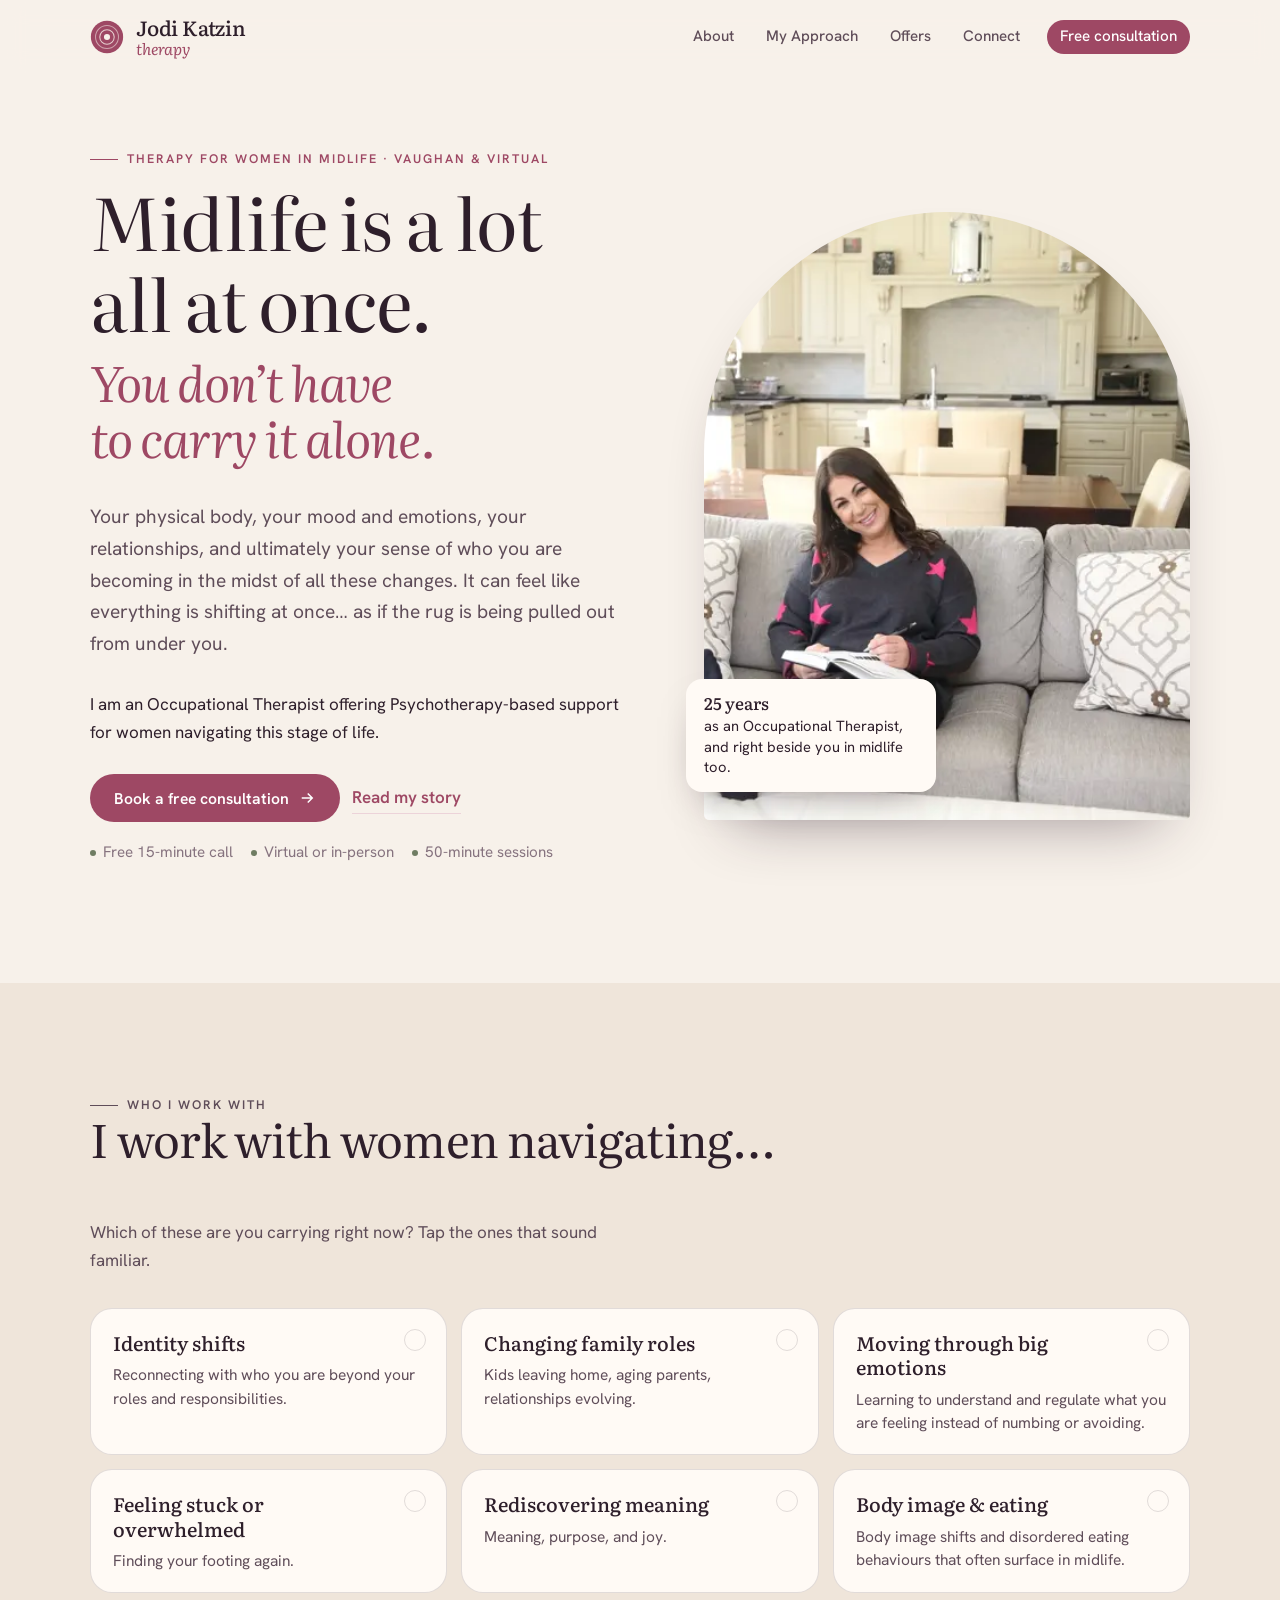
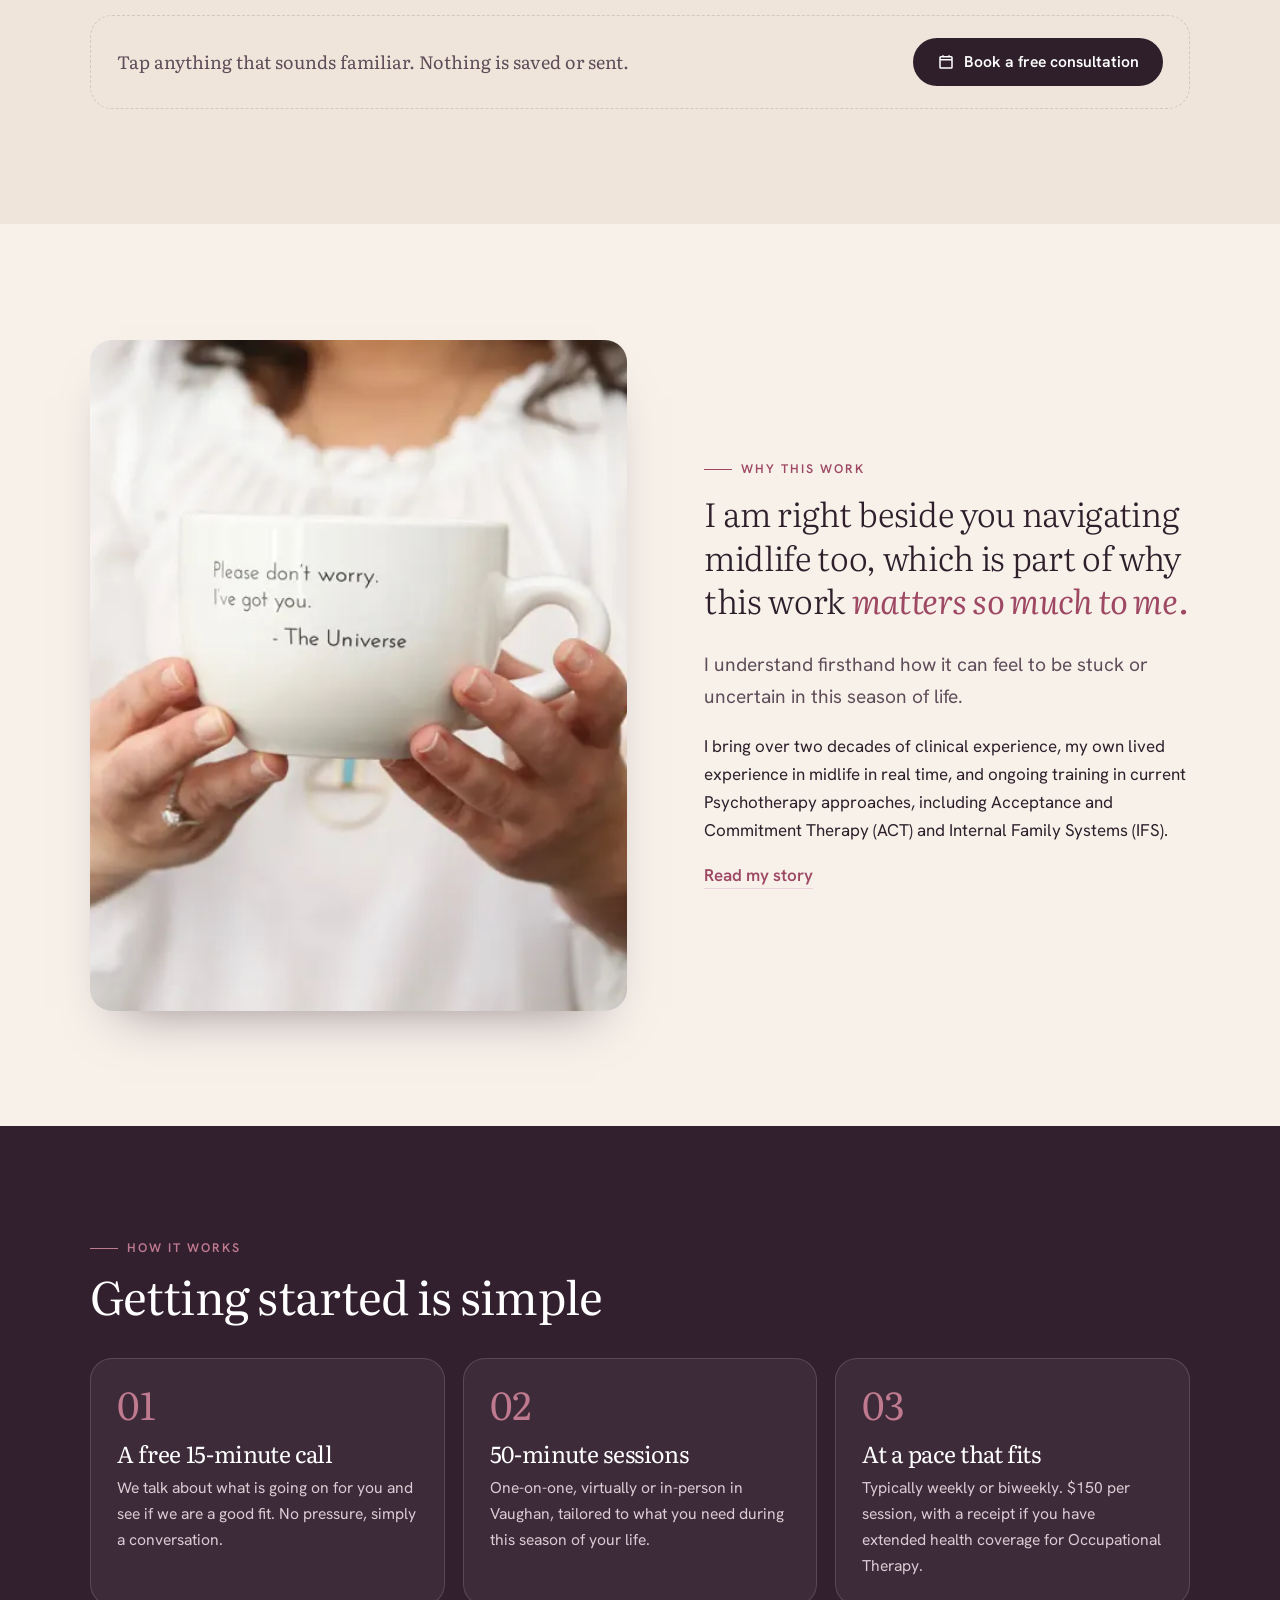
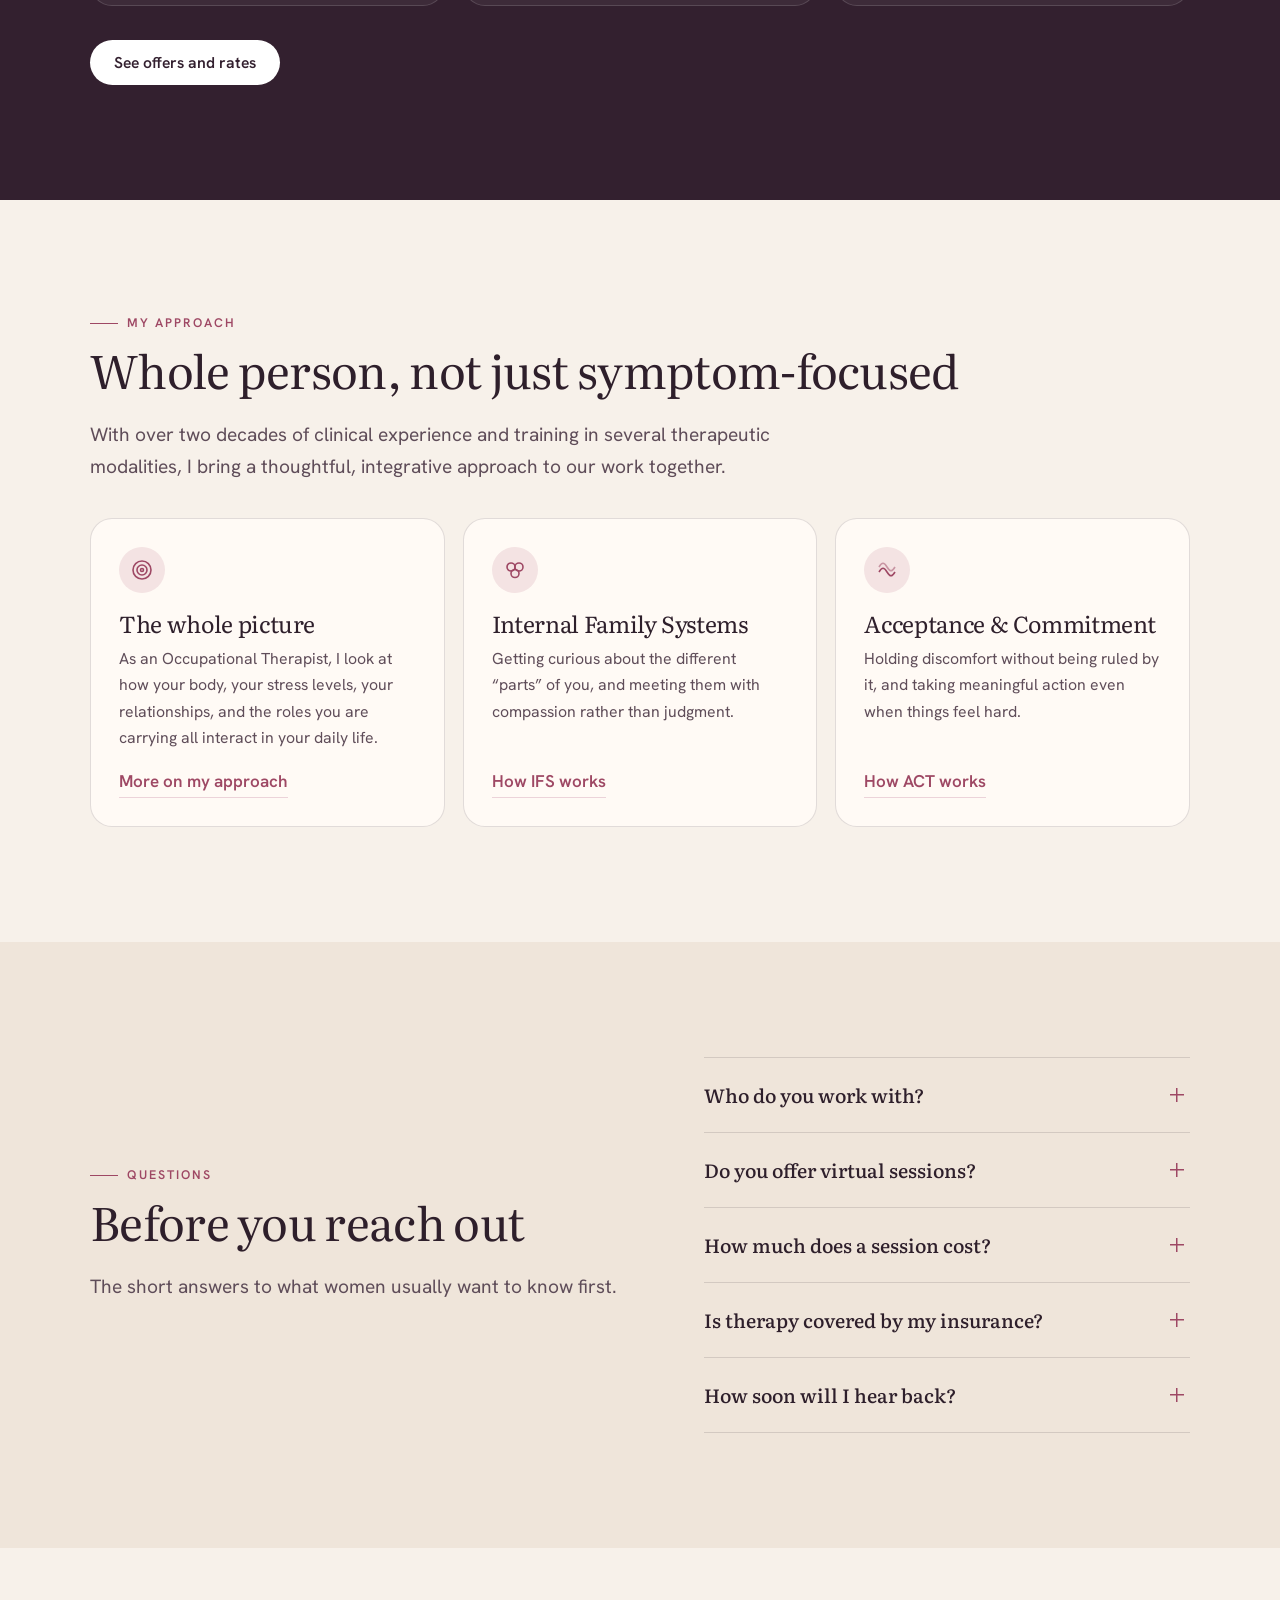
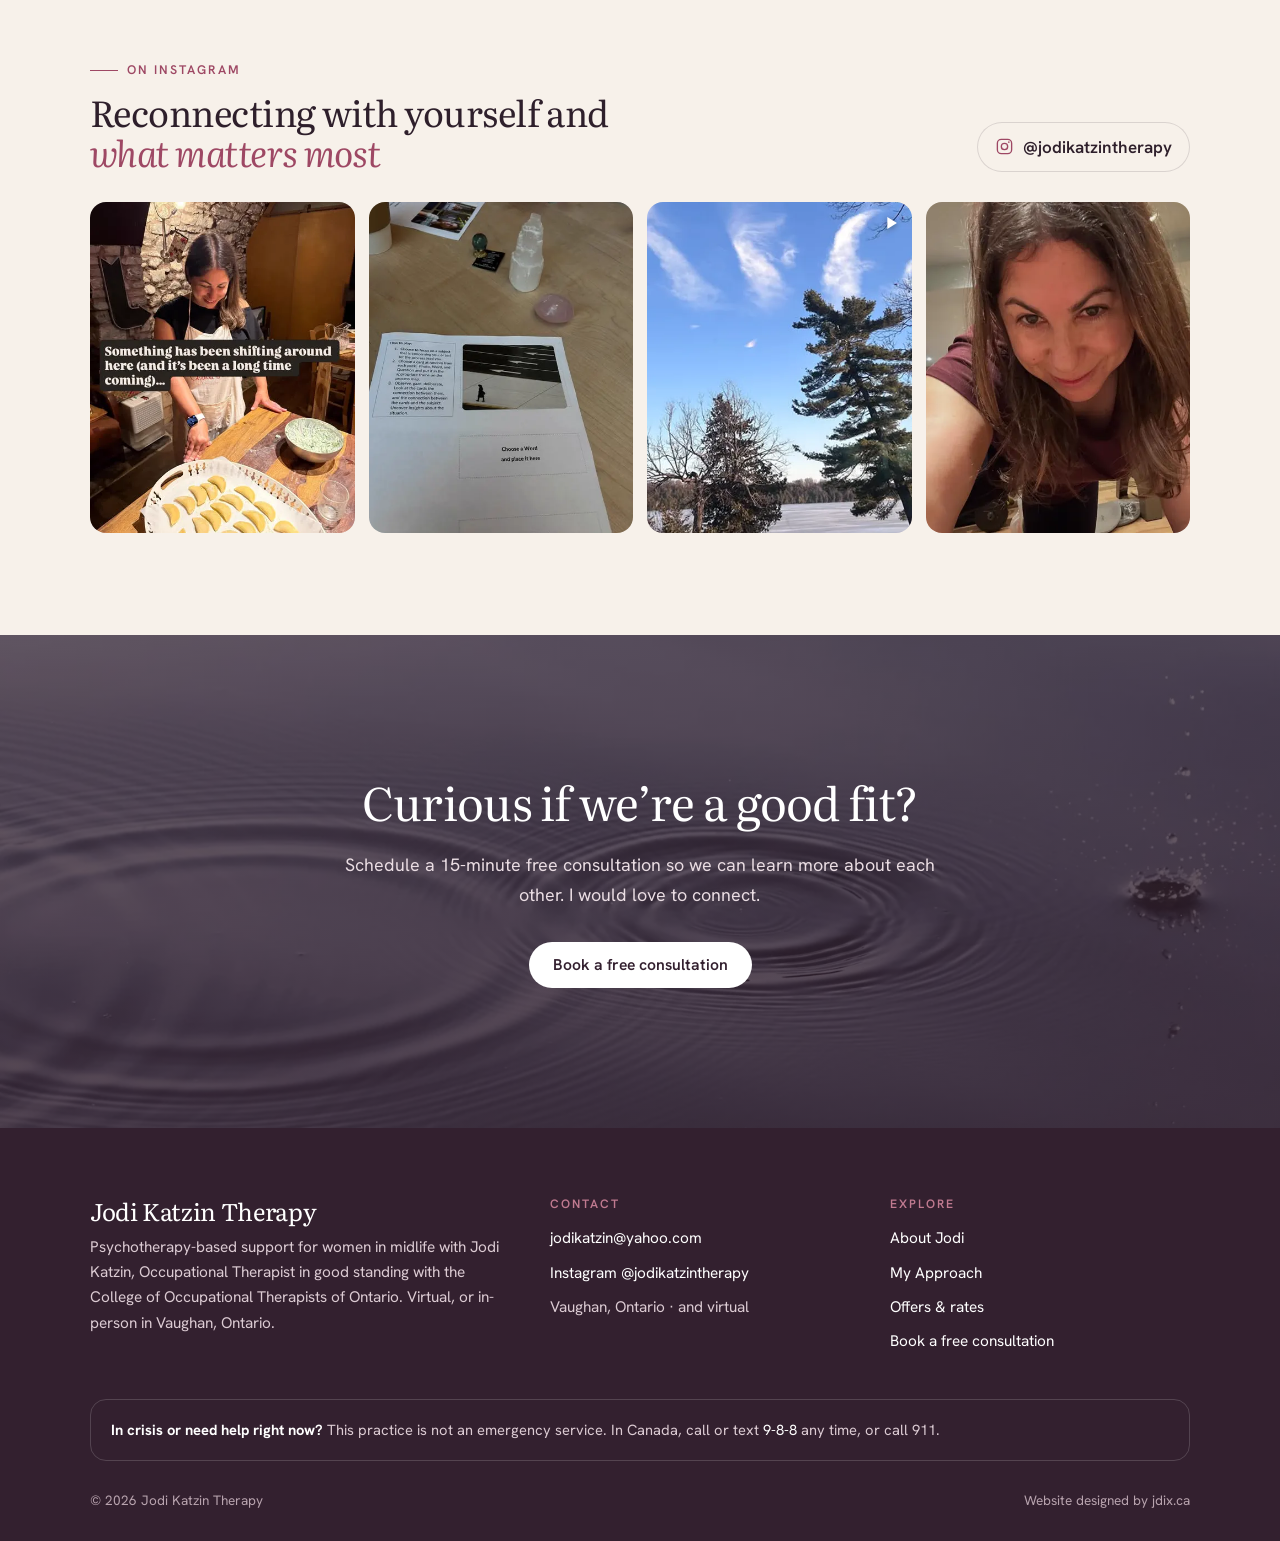
==== index.html @ f5db604e "Version CSS/JS links so browsers never pair new pages with a cached stylesheet; size Instagram icons" ====
<!doctype html>
<html lang="en-CA" class="no-js">
<head>
<meta charset="utf-8">
<meta name="viewport" content="width=device-width, initial-scale=1">
<title>Therapy for Women in Midlife in Vaughan | Jodi Katzin Therapy</title>
<meta name="description" content="Psychotherapy-based support for women in midlife with Jodi Katzin, Occupational Therapist. Virtual or in-person in Vaughan, Ontario. Book a free 15-minute consult.">
<link rel="canonical" href="https://jdix22.github.io/jodi-katzin-therapy/">
<meta name="robots" content="noindex">
<meta name="theme-color" content="#33202f">
<meta property="og:type" content="website">
<meta property="og:site_name" content="Jodi Katzin Therapy">
<meta property="og:title" content="Jodi Katzin Therapy | Therapy for women in midlife">
<meta property="og:description" content="Midlife is a lot all at once. You don't have to carry it alone. Virtual or in-person in Vaughan, Ontario.">
<meta property="og:image" content="https://jdix22.github.io/jodi-katzin-therapy/assets/og.png">
<meta property="og:image:width" content="1200">
<meta property="og:image:height" content="630">
<meta property="og:image:alt" content="Jodi Katzin Therapy: therapy for women in midlife, virtual or in Vaughan, Ontario">
<meta property="og:url" content="https://jdix22.github.io/jodi-katzin-therapy/">
<meta property="og:locale" content="en_CA">
<meta name="twitter:card" content="summary_large_image">
<link rel="icon" href="favicon.svg" type="image/svg+xml">
<link rel="apple-touch-icon" href="apple-touch-icon.png">
<link rel="preconnect" href="https://fonts.googleapis.com">
<link rel="preconnect" href="https://fonts.gstatic.com" crossorigin>
<link rel="stylesheet" href="https://fonts.googleapis.com/css2?family=Hanken+Grotesk:wght@400;500;600&family=Literata:ital,opsz,wght@0,7..72,300..600;1,7..72,300..500&display=swap">
<link rel="stylesheet" href="assets/site.css?v=20261102b">
<link rel="preload" as="image" href="assets/img/jodi-katzin-reading-on-sofa-800.webp">
<script type="application/ld+json">
{
  "@context": "https://schema.org",
  "@graph": [
    {
      "@type": "ProfessionalService",
      "@id": "https://jdix22.github.io/jodi-katzin-therapy/#practice",
      "name": "Jodi Katzin Therapy",
      "description": "Psychotherapy-based support for women in midlife with Jodi Katzin, an Occupational Therapist. Sessions are virtual or in-person in Vaughan, Ontario.",
      "url": "https://jdix22.github.io/jodi-katzin-therapy/",
      "email": "jodikatzin@yahoo.com",
      "image": "https://jdix22.github.io/jodi-katzin-therapy/assets/img/jodi-katzin-reading-on-sofa-1600.webp",
      "logo": "https://jdix22.github.io/jodi-katzin-therapy/apple-touch-icon.png",
      "address": { "@type": "PostalAddress", "addressLocality": "Vaughan", "addressRegion": "ON", "addressCountry": "CA" },
      "areaServed": { "@type": "City", "name": "Vaughan" },
      "audience": { "@type": "PeopleAudience", "audienceType": "Women in midlife" },
      "founder": { "@id": "https://jdix22.github.io/jodi-katzin-therapy/#jodi" },
      "sameAs": ["https://www.instagram.com/jodikatzintherapy/", "https://www.jodikatzintherapy.com/"],
      "hasOfferCatalog": {
        "@type": "OfferCatalog",
        "name": "Ways to work together",
        "itemListElement": [
          { "@type": "Offer", "name": "Free consultation", "description": "A free 15-minute call to see if we are a good fit.", "price": "0", "priceCurrency": "CAD" },
          { "@type": "Offer", "name": "Individual therapy", "description": "50-minute one-on-one session, virtual or in-person.", "price": "150", "priceCurrency": "CAD" }
        ]
      }
    },
    {
      "@type": "Person",
      "@id": "https://jdix22.github.io/jodi-katzin-therapy/#jodi",
      "name": "Jodi Katzin",
      "jobTitle": "Occupational Therapist",
      "image": "https://jdix22.github.io/jodi-katzin-therapy/assets/img/jodi-katzin-portrait-outdoors-1600.webp",
      "url": "https://jdix22.github.io/jodi-katzin-therapy/about/",
      "worksFor": { "@id": "https://jdix22.github.io/jodi-katzin-therapy/#practice" },
      "knowsAbout": ["Midlife transitions", "Acceptance and Commitment Therapy", "Internal Family Systems", "Eating psychology", "Body image", "Emotional eating"],
      "sameAs": ["https://www.instagram.com/jodikatzintherapy/"]
    },
    {
      "@type": "WebSite",
      "@id": "https://jdix22.github.io/jodi-katzin-therapy/#site",
      "url": "https://jdix22.github.io/jodi-katzin-therapy/",
      "name": "Jodi Katzin Therapy",
      "publisher": { "@id": "https://jdix22.github.io/jodi-katzin-therapy/#practice" },
      "inLanguage": "en-CA"
    }
  ]
}
</script>
</head>
<body>
<a class="skip" href="#main">Skip to content</a>
<header class="site-head">
  <div class="wrap head-in">
    <a class="brand" href="./" aria-label="Jodi Katzin Therapy, home">
      <svg viewBox="0 0 40 40" aria-hidden="true"><circle cx="20" cy="20" r="19" fill="#9e4864"/><circle cx="20" cy="20" r="13.5" fill="none" stroke="#f7f1ea" stroke-width="1.2" opacity=".55"/><circle cx="20" cy="20" r="8.5" fill="none" stroke="#f7f1ea" stroke-width="1.2" opacity=".8"/><circle cx="20" cy="20" r="3.6" fill="#f7f1ea"/></svg>
      <span><b>Jodi Katzin</b><small>Therapy</small></span>
    </a>
    <button class="menu-btn" aria-expanded="false" aria-controls="nav">Menu</button>
    <nav class="nav" id="nav" aria-label="Main">
      <a href="about/">About</a>
      <a href="my-approach/">My Approach</a>
      <a href="howtoworktogether/">Offers</a>
      <a href="connect/">Connect</a>
      <a class="btn" href="connect/">Free consultation</a>
    </nav>
  </div>
</header>

<main id="main">
  <section class="hero">
    <div class="wrap split">
      <div>
        <h1><span class="eyebrow">Therapy for women in midlife &middot; Vaughan &amp; virtual</span><span class="line">Midlife is a lot all at once.</span> <span class="line sub"><em>You don&rsquo;t have to carry it alone.</em></span></h1>
        <p class="lede">Your physical body, your mood and emotions, your relationships, and ultimately your sense of who you are becoming in the midst of all these changes. It can feel like everything is shifting at once&hellip; as if the rug is being pulled out from under you.</p>
        <p>I am an Occupational Therapist offering Psychotherapy-based support for women navigating this stage of life.</p>
        <div class="ctas" style="margin-top:28px">
          <a class="btn" href="connect/">Book a free consultation <svg viewBox="0 0 24 24" fill="none" stroke="currentColor" stroke-width="2" aria-hidden="true"><path d="M5 12h14M13 6l6 6-6 6"/></svg></a>
          <a class="link" href="about/">Read my story</a>
        </div>
        <p class="hero-note"><span>Free 15-minute call</span><span>Virtual or in-person</span><span>50-minute sessions</span></p>
      </div>
      <div class="arch rv">
        <svg class="ripples" viewBox="0 0 100 100" aria-hidden="true"><circle cx="50" cy="50" r="48" vector-effect="non-scaling-stroke"/><circle cx="50" cy="50" r="48" vector-effect="non-scaling-stroke"/><circle cx="50" cy="50" r="48" vector-effect="non-scaling-stroke"/></svg>
        <div class="frame">
          <img src="assets/img/jodi-katzin-reading-on-sofa-800.webp" srcset="assets/img/jodi-katzin-reading-on-sofa-800.webp 800w, assets/img/jodi-katzin-reading-on-sofa-1600.webp 1600w" sizes="(max-width:860px) 90vw, 520px" width="800" height="533" alt="Jodi Katzin smiling on a grey sofa with a notebook, in a bright living room" fetchpriority="high" style="object-position:70% 50%">
        </div>
        <div class="badge"><b>25 years</b>as an Occupational Therapist, and right beside you in midlife too.</div>
      </div>
    </div>
  </section>

  <section class="tint" id="who">
    <div class="wrap">
      <div class="carry-head rv">
        <div>
          <p class="eyebrow">Who I work with</p>
          <h2>I work with women navigating&hellip;</h2>
        </div>
        <p>Which of these are you carrying right now? Tap the ones that sound familiar.</p>
      </div>
      <ul class="carry rv">
        <li><button type="button" aria-pressed="false" data-topic="identity"><b>Identity shifts</b><span>Reconnecting with who you are beyond your roles and responsibilities.</span></button></li>
        <li><button type="button" aria-pressed="false" data-topic="family"><b>Changing family roles</b><span>Kids leaving home, aging parents, relationships evolving.</span></button></li>
        <li><button type="button" aria-pressed="false" data-topic="emotions"><b>Moving through big emotions</b><span>Learning to understand and regulate what you are feeling instead of numbing or avoiding.</span></button></li>
        <li><button type="button" aria-pressed="false" data-topic="stuck"><b>Feeling stuck or overwhelmed</b><span>Finding your footing again.</span></button></li>
        <li><button type="button" aria-pressed="false" data-topic="meaning"><b>Rediscovering meaning</b><span>Meaning, purpose, and joy.</span></button></li>
        <li><button type="button" aria-pressed="false" data-topic="body"><b>Body image &amp; eating</b><span>Body image shifts and disordered eating behaviours that often surface in midlife.</span></button></li>
      </ul>
      <div class="carry-out" data-n="0" aria-live="polite">
        <p>Tap anything that sounds familiar. Nothing is saved or sent.</p>
        <a class="btn" href="connect/"><svg viewBox="0 0 24 24" fill="none" stroke="currentColor" stroke-width="2" aria-hidden="true"><path d="M8 3v3M16 3v3M4 9h16M5 5h14a1 1 0 0 1 1 1v13a1 1 0 0 1-1 1H5a1 1 0 0 1-1-1V6a1 1 0 0 1 1-1z"/></svg> Book a free consultation</a>
      </div>
    </div>
  </section>

  <section>
    <div class="wrap split flip">
      <div class="rv">
        <p class="eyebrow">Why this work</p>
        <p class="quote">I am right beside you navigating midlife too, which is part of why this work <em>matters so much to me.</em></p>
        <p class="lede">I understand firsthand how it can feel to be stuck or uncertain in this season of life.</p>
        <p>I bring over two decades of clinical experience, my own lived experience in midlife in real time, and ongoing training in current Psychotherapy approaches, including Acceptance and Commitment Therapy (ACT) and Internal Family Systems (IFS).</p>
        <a class="link" href="about/">Read my story</a>
      </div>
      <figure class="photo tall rv" style="margin:0">
        <img src="assets/img/mug-please-dont-worry-800.webp" srcset="assets/img/mug-please-dont-worry-800.webp 800w, assets/img/mug-please-dont-worry-1600.webp 1600w" sizes="(max-width:860px) 92vw, 520px" width="800" height="571" loading="lazy" alt="Hands holding a white mug that reads: Please don't worry. I've got you. The Universe">
      </figure>
    </div>
  </section>

  <section class="dark">
    <div class="wrap">
      <p class="eyebrow">How it works</p>
      <h2 class="rv">Getting started is simple</h2>
      <ol class="steps">
        <li class="rv"><h3>A free 15-minute call</h3><p>We talk about what is going on for you and see if we are a good fit. No pressure, simply a conversation.</p></li>
        <li class="rv"><h3>50-minute sessions</h3><p>One-on-one, virtually or in-person in Vaughan, tailored to what you need during this season of your life.</p></li>
        <li class="rv"><h3>At a pace that fits</h3><p>Typically weekly or biweekly. $150 per session, with a receipt if you have extended health coverage for Occupational Therapy.</p></li>
      </ol>
      <div class="ctas" style="margin-top:34px"><a class="btn light" href="howtoworktogether/">See offers and rates</a></div>
    </div>
  </section>

  <section>
    <div class="wrap">
      <p class="eyebrow">My approach</p>
      <h2 class="rv">Whole person, not just symptom-focused</h2>
      <p class="lede rv">With over two decades of clinical experience and training in several therapeutic modalities, I bring a thoughtful, integrative approach to our work together.</p>
      <div class="cards">
        <article class="card rv">
          <div class="ico"><svg viewBox="0 0 24 24" fill="none" stroke="currentColor" stroke-width="1.6" aria-hidden="true"><circle cx="12" cy="12" r="9"/><circle cx="12" cy="12" r="5"/><circle cx="12" cy="12" r="1.5"/></svg></div>
          <h3>The whole picture</h3>
          <p>As an Occupational Therapist, I look at how your body, your stress levels, your relationships, and the roles you are carrying all interact in your daily life.</p>
          <a class="link" href="my-approach/">More on my approach</a>
        </article>
        <article class="card rv">
          <div class="ico"><svg viewBox="0 0 24 24" fill="none" stroke="currentColor" stroke-width="1.6" aria-hidden="true"><circle cx="8" cy="9" r="4"/><circle cx="16" cy="9" r="4"/><circle cx="12" cy="15.5" r="4"/></svg></div>
          <h3>Internal Family Systems</h3>
          <p>Getting curious about the different &ldquo;parts&rdquo; of you, and meeting them with compassion rather than judgment.</p>
          <a class="link" href="my-approach/#ifs">How IFS works</a>
        </article>
        <article class="card rv">
          <div class="ico"><svg viewBox="0 0 24 24" fill="none" stroke="currentColor" stroke-width="1.6" aria-hidden="true"><path d="M4 14c3-5 5-5 8 0s5 5 8 0"/><path d="M4 9c3-5 5-5 8 0s5 5 8 0" opacity=".5"/></svg></div>
          <h3>Acceptance &amp; Commitment</h3>
          <p>Holding discomfort without being ruled by it, and taking meaningful action even when things feel hard.</p>
          <a class="link" href="my-approach/#act">How ACT works</a>
        </article>
      </div>
    </div>
  </section>

  <section class="tint">
    <div class="wrap split">
      <div>
        <p class="eyebrow">Questions</p>
        <h2 class="rv">Before you reach out</h2>
        <p class="lede rv">The short answers to what women usually want to know first.</p>
      </div>
      <div class="faq rv">
        <details><summary>Who do you work with?</summary><p>Women in midlife who are navigating identity shifts, changing family roles, big emotions, feeling stuck or overwhelmed, a search for meaning, or body image and eating struggles.</p></details>
        <details><summary>Do you offer virtual sessions?</summary><p>Yes. Sessions are available virtually or in-person in Vaughan, Ontario.</p></details>
        <details><summary>How much does a session cost?</summary><p>Individual sessions are 50 minutes and $150 per session. The first 15-minute consultation is free.</p></details>
        <details><summary>Is therapy covered by my insurance?</summary><p>If you have extended health coverage for Occupational Therapy, I am able to provide a receipt for reimbursement.</p></details>
        <details><summary>How soon will I hear back?</summary><p>Reach out anytime at <a class="link" href="mailto:jodikatzin@yahoo.com">jodikatzin@yahoo.com</a> and I will get back to you within 1&ndash;2 business days.</p></details>
      </div>
    </div>
  </section>

  <section class="ig" aria-labelledby="ig-title">
    <div class="wrap">
      <div class="ig-head rv">
        <div>
          <p class="eyebrow">On Instagram</p>
          <h2 id="ig-title">Reconnecting with yourself and <em>what matters most</em></h2>
        </div>
        <a class="ig-follow" href="https://www.instagram.com/jodikatzintherapy/" rel="noopener" target="_blank"><svg width="19" height="19" viewBox="0 0 24 24" fill="none" stroke="currentColor" stroke-width="1.7" aria-hidden="true"><rect x="3" y="3" width="18" height="18" rx="5"/><circle cx="12" cy="12" r="4"/><circle cx="17.5" cy="6.5" r="1" fill="currentColor" stroke="none"/></svg>@jodikatzintherapy</a>
      </div>
      <div class="ig-grid rv" data-ig>
        <a class="ig-tile" href="https://www.instagram.com/p/DfIY9ulEu2W/" target="_blank" rel="noopener" aria-label="Instagram post: Something has been shifting around here, opens Instagram"><img src="assets/img/ig/DfIY9ulEu2W.webp" width="480" height="640" loading="lazy" alt="Jodi making dumplings, with the caption: Something has been shifting around here (and it's been a long time coming)"></a>
        <a class="ig-tile" href="https://www.instagram.com/p/DfAwfCsyL-6/" target="_blank" rel="noopener" aria-label="Instagram post, opens Instagram"><img src="assets/img/ig/DfAwfCsyL-6.webp" width="480" height="640" loading="lazy" alt="A card-based reflection exercise laid out on a table beside crystals"></a>
        <a class="ig-tile" href="https://www.instagram.com/reel/DXuwRUAken8/" target="_blank" rel="noopener" aria-label="Instagram reel, opens Instagram"><img src="assets/img/ig/DXuwRUAken8.webp" width="360" height="640" loading="lazy" alt="Tall pine trees under a bright winter sky beside a frozen lake"><svg class="ig-kind" width="22" height="22" viewBox="0 0 24 24" aria-hidden="true"><path d="M8 5.5v13l10.5-6.5z" fill="currentColor"/></svg></a>
        <a class="ig-tile" href="https://www.instagram.com/p/DXhjntOkcYy/" target="_blank" rel="noopener" aria-label="Instagram post, opens Instagram"><img src="assets/img/ig/DXhjntOkcYy.webp" width="530" height="640" loading="lazy" alt="Jodi smiling in a close-up selfie at home"></a>
      </div>
    </div>
  </section>

  <section class="band">
    <img src="assets/img/water-ripples-1600.webp" width="1600" height="1066" loading="lazy" alt="">
    <div class="wrap rv">
      <h2>Curious if we&rsquo;re a good fit?</h2>
      <p>Schedule a 15-minute free consultation so we can learn more about each other. I would love to connect.</p>
      <div class="ctas"><a class="btn light" href="connect/">Book a free consultation</a></div>
    </div>
  </section>
</main>

<footer class="site-foot">
  <div class="wrap">
    <div class="foot-grid">
      <div>
        <h2>Jodi Katzin Therapy</h2>
        <p>Psychotherapy-based support for women in midlife with Jodi Katzin, Occupational Therapist in good standing with the College of Occupational Therapists of Ontario. Virtual, or in-person in Vaughan, Ontario.</p>
      </div>
      <div>
        <h3>Contact</h3>
        <ul>
          <li><a href="mailto:jodikatzin@yahoo.com">jodikatzin@yahoo.com</a></li>
          <li><a href="https://www.instagram.com/jodikatzintherapy/" rel="noopener">Instagram @jodikatzintherapy</a></li>
          <li>Vaughan, Ontario &middot; and virtual</li>
        </ul>
      </div>
      <div>
        <h3>Explore</h3>
        <ul>
          <li><a href="about/">About Jodi</a></li>
          <li><a href="my-approach/">My Approach</a></li>
          <li><a href="howtoworktogether/">Offers &amp; rates</a></li>
          <li><a href="connect/">Book a free consultation</a></li>
        </ul>
      </div>
    </div>
    <p class="crisis"><strong>In crisis or need help right now?</strong> This practice is not an emergency service. In Canada, call or text <a href="tel:988">9-8-8</a> any time, or call 911.</p>
    <div class="foot-base"><span>&copy; <span id="yr">2026</span> Jodi Katzin Therapy</span><a href="https://jdix.ca/">Website designed by jdix.ca</a></div>
  </div>
</footer>
<script src="assets/site.js?v=20261102b" defer></script>
</body>
</html>
---- assets/site.css ----
/* Jodi Katzin Therapy: warm oat paper, plum ink, her rose. Literata + Hanken Grotesk. */
:root{
  --paper:#f7f1ea; --paper-2:#efe5da; --card:#fffaf5;
  --ink:#2e1f2b; --ink-soft:#5f4d59; --muted:#86737f;
  --rose:#9e4864; --rose-2:#c07a90; --rose-soft:#ecd3d9; --blush:#f4e3e3;
  --sage:#6f7d63; --sage-soft:#dfe4d6;
  --plum:#33202f; --plum-2:#4a2f43;
  --line:rgba(46,31,43,.14);
  --serif:"Literata",Georgia,serif; --sans:"Hanken Grotesk",system-ui,sans-serif;
  --r:22px; --wrap:1180px; --gut:clamp(16px,4vw,40px);
  --ease:cubic-bezier(.2,.7,.2,1);
}
*,*::before,*::after{box-sizing:border-box}
html{-webkit-text-size-adjust:100%;scroll-behavior:smooth}
body{margin:0;background:var(--paper);color:var(--ink);font:400 1.0625rem/1.65 var(--sans);overflow-x:hidden}
img{max-width:100%;height:auto;display:block}
a{color:inherit}
h1,h2,h3{font-family:var(--serif);font-weight:400;line-height:1.12;letter-spacing:-.015em;margin:0 0 .5em;font-optical-sizing:auto}
h1{font-size:clamp(2.4rem,5.6vw,4.6rem)}
h2{font-size:clamp(1.9rem,3.6vw,3rem)}
h3{font-size:clamp(1.25rem,1.8vw,1.5rem)}
p{margin:0 0 1em}
em,.it{font-style:italic;color:var(--rose)}
.wrap{max-width:var(--wrap);margin:0 auto;padding:0 var(--gut)}
.skip{position:absolute;left:-999px;top:8px;background:var(--ink);color:#fff;padding:8px 14px;border-radius:8px;z-index:99}
.skip:focus{left:8px}
:focus-visible{outline:2px solid var(--rose);outline-offset:3px;border-radius:6px}
.eyebrow{font:600 .78rem/1.2 var(--sans);letter-spacing:.16em;text-transform:uppercase;color:var(--rose);margin:0 0 1.1em;display:flex;align-items:center;gap:.7em}
.eyebrow::before{content:"";width:28px;height:1px;background:currentColor}
.lede{font-size:clamp(1.1rem,1.5vw,1.28rem);color:var(--ink-soft);max-width:38em}

/* header */
.site-head{position:sticky;top:0;z-index:50;background:rgba(247,241,234,.86);backdrop-filter:saturate(1.4) blur(12px);-webkit-backdrop-filter:saturate(1.4) blur(12px);border-bottom:1px solid transparent;transition:border-color .3s}
.site-head.scrolled{border-color:var(--line)}
.head-in{display:flex;align-items:center;justify-content:space-between;gap:20px;height:74px}
.brand{display:flex;align-items:center;gap:12px;text-decoration:none}
.brand svg{width:34px;height:34px;flex:none}
.brand b{font:500 1.28rem/1 var(--serif);letter-spacing:-.01em;display:block}
.brand small{display:block;font:italic 400 .98rem/1 var(--serif);text-transform:lowercase;color:var(--rose);margin-top:3px}
.nav{display:flex;align-items:center;gap:6px}
.nav a{text-decoration:none;font-weight:500;font-size:.95rem;padding:9px 13px;border-radius:99px;color:var(--ink-soft);transition:background .2s,color .2s}
.nav a:hover{background:var(--paper-2);color:var(--ink)}
.nav a[aria-current=page]{color:var(--ink);background:var(--paper-2)}
.nav .btn{margin-left:8px;color:#fff}
.menu-btn{display:none;background:none;border:1px solid var(--line);border-radius:99px;padding:9px 16px;font:600 .9rem var(--sans);color:var(--ink);cursor:pointer}
@media (max-width:900px){
  .menu-btn{display:block}
  .nav{position:fixed;inset:74px 0 auto 0;flex-direction:column;align-items:stretch;background:var(--paper);padding:14px var(--gut) 26px;border-bottom:1px solid var(--line);gap:2px;transform:translateY(-12px);opacity:0;visibility:hidden;transition:.25s var(--ease)}
  .nav.open{transform:none;opacity:1;visibility:visible}
  .nav a{font-size:1.1rem;padding:13px 14px}
  .nav .btn{margin:10px 0 0;text-align:center;justify-content:center}
}

/* buttons */
.btn{display:inline-flex;align-items:center;gap:.6em;background:var(--rose);color:#fff;text-decoration:none;font:600 .98rem/1 var(--sans);padding:15px 24px;border-radius:99px;border:0;cursor:pointer;transition:background .2s,transform .2s var(--ease),box-shadow .2s}
.btn:hover{background:#86394f;transform:translateY(-1px);box-shadow:0 10px 24px -12px rgba(158,72,100,.7)}
.btn svg{width:18px;height:18px}
.btn.ghost{background:transparent;color:var(--ink);box-shadow:inset 0 0 0 1.5px var(--ink)}
.btn.ghost:hover{background:var(--ink);color:#fff}
.btn.light{background:#fff;color:var(--plum)}
.btn.light:hover{background:var(--blush)}
.link{font-weight:600;color:var(--rose);text-decoration:none;border-bottom:1.5px solid var(--rose-soft);padding-bottom:2px;transition:border-color .2s}
.link:hover{border-color:var(--rose)}
.ctas{display:flex;flex-wrap:wrap;gap:12px;align-items:center}

/* sections */
section{padding:clamp(64px,9vw,120px) 0}
.tint{background:var(--paper-2)}
.dark{background:var(--plum);color:#f3e8ec}
.dark h2,.dark h3{color:#fff}
.dark .eyebrow{color:var(--rose-2)}
.dark .lede,.dark p{color:#dccbd3}
.split{display:grid;grid-template-columns:1.05fr .95fr;gap:clamp(32px,6vw,90px);align-items:center}
.split.flip > :first-child{order:2}
@media (max-width:860px){.split{grid-template-columns:1fr}.split.flip > :first-child{order:0}}

/* hero */
.hero{padding:clamp(36px,6vw,80px) 0 clamp(64px,8vw,110px);position:relative;overflow:hidden}
.hero h1 .line{display:block}
.hero h1 .line.sub{text-wrap:balance;font-size:.68em;line-height:1.15;margin-top:.25em}
.hero .lede{margin:1.2em 0 1.6em}
.hero-note{font-size:.95rem;color:var(--muted);margin-top:18px;display:flex;flex-wrap:wrap;gap:6px 18px}
.hero-note span{display:inline-flex;align-items:center;gap:7px}
.hero-note span::before{content:"";width:6px;height:6px;border-radius:50%;background:var(--sage)}
.arch{position:relative;isolation:isolate}
.arch .frame{border-radius:999px 999px var(--r) var(--r);overflow:hidden;aspect-ratio:4/5;box-shadow:0 30px 60px -30px rgba(51,32,47,.45)}
.arch .frame img{width:100%;height:100%;object-fit:cover}
.ripples{position:absolute;inset:-18% -22%;z-index:-1;pointer-events:none}
.ripples circle{fill:none;stroke:var(--rose-2);stroke-width:1;transform-origin:50% 50%;transform-box:fill-box;opacity:0;animation:ripple 9s linear infinite}
.ripples circle:nth-child(2){animation-delay:-3s}
.ripples circle:nth-child(3){animation-delay:-6s}
@keyframes ripple{0%{transform:scale(.45);opacity:0}15%{opacity:.55}100%{transform:scale(1.05);opacity:0}}
.badge{position:absolute;left:-18px;bottom:28px;background:var(--card);border-radius:16px;padding:14px 18px;box-shadow:0 18px 40px -20px rgba(51,32,47,.5);max-width:250px;font-size:.92rem;line-height:1.4}
.badge b{display:block;font:500 1.05rem/1.2 var(--serif);margin-bottom:3px}
@media (max-width:860px){.arch{max-width:420px;margin:10px auto 0}.badge{left:0}}

/* carrying picker */
.carry-head{display:flex;justify-content:space-between;align-items:end;gap:30px;flex-wrap:wrap;margin-bottom:34px}
.carry-head p{max-width:30em;margin:0;color:var(--ink-soft)}
.carry{display:grid;grid-template-columns:repeat(3,1fr);gap:14px;list-style:none;padding:0;margin:0}
@media (max-width:900px){.carry{grid-template-columns:repeat(2,1fr)}}
@media (max-width:560px){.carry{grid-template-columns:1fr}}
.carry button{all:unset;box-sizing:border-box;cursor:pointer;display:flex;flex-direction:column;gap:8px;height:100%;width:100%;background:var(--card);border:1px solid var(--line);border-radius:var(--r);padding:22px 22px 20px;position:relative;transition:transform .25s var(--ease),border-color .2s,background .2s,box-shadow .25s}
.carry button:hover{transform:translateY(-3px);box-shadow:0 18px 34px -24px rgba(51,32,47,.55)}
.carry button:focus-visible{outline:2px solid var(--rose);outline-offset:3px}
.carry b{font:500 1.22rem/1.25 var(--serif);padding-right:34px}
.carry span{color:var(--ink-soft);font-size:.97rem;line-height:1.5}
.carry button::after{content:"";position:absolute;top:20px;right:20px;width:22px;height:22px;border-radius:50%;border:1.5px solid var(--line);transition:.2s;background:center/12px no-repeat}
.carry button[aria-pressed=true]{background:var(--blush);border-color:var(--rose-2)}
.carry button[aria-pressed=true]::after{background-color:var(--rose);border-color:var(--rose);background-image:url("data:image/svg+xml,%3Csvg xmlns='http://www.w3.org/2000/svg' viewBox='0 0 12 12'%3E%3Cpath d='M2.5 6.2 5 8.5l4.6-5' fill='none' stroke='%23fff' stroke-width='1.8' stroke-linecap='round' stroke-linejoin='round'/%3E%3C/svg%3E")}
.carry-out{margin-top:22px;border-radius:var(--r);background:var(--plum);color:#f3e8ec;padding:22px 26px;display:flex;align-items:center;justify-content:space-between;gap:20px;flex-wrap:wrap;transition:opacity .3s}
.carry-out p{margin:0;font:400 1.12rem/1.45 var(--serif);max-width:36em}
.carry-out[data-n="0"]{background:transparent;color:var(--ink-soft);border:1px dashed var(--line)}
.carry-out[data-n="0"] .btn{background:var(--ink);}

/* story / quote */
.quote{font:300 clamp(1.5rem,2.6vw,2.1rem)/1.32 var(--serif);margin:0 0 .8em;letter-spacing:-.01em}
.quote em{font-weight:400}
.photo{border-radius:var(--r);overflow:hidden;box-shadow:0 28px 50px -30px rgba(51,32,47,.5)}
.photo img{width:100%;height:100%;object-fit:cover}
.photo.tall{aspect-ratio:4/5}
.photo.wide{aspect-ratio:3/2}

/* steps */
.steps{display:grid;grid-template-columns:repeat(3,1fr);gap:18px;counter-reset:s;list-style:none;padding:0;margin:36px 0 0}
@media (max-width:860px){.steps{grid-template-columns:1fr}}
.steps li{counter-increment:s;background:rgba(255,255,255,.05);border:1px solid rgba(255,255,255,.14);border-radius:var(--r);padding:26px}
.steps li::before{content:counter(s,decimal-leading-zero);display:block;font:400 2.4rem/1 var(--serif);color:var(--rose-2);margin-bottom:18px}
.steps h3{margin-bottom:.35em}
.steps p{margin:0;font-size:.98rem}

/* cards */
.cards{display:grid;grid-template-columns:repeat(3,1fr);gap:18px;margin-top:36px}
@media (max-width:860px){.cards{grid-template-columns:1fr}}
.card{background:var(--card);border:1px solid var(--line);border-radius:var(--r);padding:28px;display:flex;flex-direction:column}
.card h3{margin-bottom:.4em}
.card p{color:var(--ink-soft);font-size:.99rem}
.card .link{margin-top:auto;align-self:flex-start}
.ico{width:46px;height:46px;border-radius:50%;background:var(--blush);display:grid;place-items:center;margin-bottom:18px;color:var(--rose)}
.ico svg{width:24px;height:24px}

/* FAQ */
.faq{max-width:820px}
.faq details{border-top:1px solid var(--line);padding:4px 0}
.faq details:last-child{border-bottom:1px solid var(--line)}
.faq summary{list-style:none;cursor:pointer;padding:20px 44px 20px 0;position:relative;font:500 1.2rem/1.35 var(--serif)}
.faq summary::-webkit-details-marker{display:none}
.faq summary::after{content:"";position:absolute;right:6px;top:50%;width:14px;height:14px;margin-top:-7px;background:linear-gradient(var(--rose),var(--rose)) center/14px 1.5px no-repeat,linear-gradient(var(--rose),var(--rose)) center/1.5px 14px no-repeat;transition:transform .3s var(--ease)}
.faq details[open] summary::after{transform:rotate(45deg)}
.faq details p{color:var(--ink-soft);margin:0 0 20px;max-width:44em}

/* Instagram */
.ig{padding-bottom:clamp(64px,8vw,104px)}
.ig-head{display:flex;justify-content:space-between;align-items:end;gap:20px 40px;flex-wrap:wrap;margin-bottom:30px}
.ig-head h2{font-size:clamp(1.6rem,2.8vw,2.3rem);max-width:16em;margin:0}
.ig-follow{display:inline-flex;align-items:center;gap:9px;text-decoration:none;font-weight:600;color:var(--ink);padding:11px 18px;border-radius:99px;box-shadow:inset 0 0 0 1px var(--line);transition:background .2s,box-shadow .2s}
.ig-follow:hover{background:var(--card);box-shadow:inset 0 0 0 1px var(--rose-2)}
.ig-follow svg{width:19px;height:19px;color:var(--rose)}
.ig-grid{display:grid;grid-template-columns:repeat(4,1fr);gap:14px}
.ig-tile{position:relative;display:block;aspect-ratio:4/5;border-radius:16px;overflow:hidden;background:var(--paper-2)}
.ig-tile img{width:100%;height:100%;object-fit:cover;transition:transform .8s var(--ease)}
.ig-tile::after{content:"";position:absolute;inset:0;background:linear-gradient(180deg,transparent 55%,rgba(51,32,47,.35));opacity:0;transition:opacity .4s}
.ig-tile:hover img{transform:scale(1.04)}
.ig-tile:hover::after{opacity:1}
.ig-kind{position:absolute;top:10px;right:10px;width:22px;height:22px;color:#fff;filter:drop-shadow(0 1px 3px rgba(0,0,0,.45));z-index:1}
@media (max-width:760px){
  .ig-grid{display:flex;overflow-x:auto;scroll-snap-type:x mandatory;gap:12px;margin:0 calc(-1 * var(--gut));padding:0 var(--gut) 6px;scrollbar-width:none}
  .ig-grid::-webkit-scrollbar{display:none}
  .ig-tile{flex:0 0 42%;scroll-snap-align:start}
}

/* CTA band */
.band{position:relative;overflow:hidden;color:#fff;padding:clamp(80px,11vw,150px) 0;text-align:center}
.band img{position:absolute;inset:0;width:100%;height:100%;object-fit:cover;z-index:-2}
.band::before{content:"";position:absolute;inset:0;background:linear-gradient(180deg,rgba(51,32,47,.72),rgba(51,32,47,.82));z-index:-1}
.band{isolation:isolate}
.band h2{color:#fff;max-width:16em;margin-left:auto;margin-right:auto}
.band p{max-width:34em;margin:0 auto 1.8em;color:#eadde3;font-size:1.12rem}
.band .ctas{justify-content:center}

/* page hero (inner pages) */
.page-hero{padding:clamp(40px,6vw,84px) 0 clamp(40px,5vw,64px)}
.page-hero h1{font-size:clamp(2.3rem,5vw,4rem);max-width:15em}
.crumbs{font-size:.88rem;color:var(--muted);margin-bottom:18px}
.crumbs a{color:var(--muted)}

/* prose */
.prose{max-width:42em}
.prose p{font-size:1.09rem}
.prose p:first-of-type::first-letter{font:400 3.6em/.8 var(--serif);float:left;margin:.08em .1em 0 0;color:var(--rose)}
.sticky-side{position:sticky;top:100px}

/* timeline */
.timeline{list-style:none;padding:0;margin:0;border-left:1.5px solid var(--rose-soft)}
.timeline li{position:relative;padding:0 0 28px 28px}
.timeline li::before{content:"";position:absolute;left:-7px;top:6px;width:12px;height:12px;border-radius:50%;background:var(--paper);border:2px solid var(--rose)}
.timeline b{font:500 1.15rem/1.3 var(--serif);display:block;margin-bottom:4px}
.timeline span{color:var(--ink-soft);font-size:.98rem}

/* credentials */
.creds{list-style:none;padding:0;margin:0;display:grid;gap:12px}
.creds li{background:var(--card);border:1px solid var(--line);border-radius:16px;padding:18px 20px 18px 58px;position:relative}
.creds li::before{content:"";position:absolute;left:20px;top:20px;width:22px;height:22px;border-radius:50%;background:var(--sage-soft) url("data:image/svg+xml,%3Csvg xmlns='http://www.w3.org/2000/svg' viewBox='0 0 12 12'%3E%3Cpath d='M2.5 6.2 5 8.5l4.6-5' fill='none' stroke='%236f7d63' stroke-width='1.8' stroke-linecap='round' stroke-linejoin='round'/%3E%3C/svg%3E") center/12px no-repeat}
.creds b{display:block;font-weight:600}
.creds span{color:var(--ink-soft);font-size:.95rem}

/* parts diagram */
.parts{position:relative;aspect-ratio:1;max-width:460px;margin:0 auto}
.parts svg{width:100%;height:100%;overflow:visible}
.parts .p{transition:transform .5s var(--ease),opacity .4s}
.parts text{font-family:var(--serif);font-size:15px;fill:var(--ink)}
.parts .self text{fill:#fff;font-size:14px}
.parts-legend{display:flex;flex-wrap:wrap;gap:8px;justify-content:center;margin-top:18px}
.parts-legend button{font:500 .9rem var(--sans);border:1px solid var(--line);background:var(--card);border-radius:99px;padding:8px 14px;cursor:pointer;color:var(--ink)}
.parts-legend button[aria-pressed=true]{background:var(--ink);color:#fff;border-color:var(--ink)}
.parts-cap{text-align:center;color:var(--ink-soft);min-height:3.2em;max-width:30em;margin:12px auto 0;font-size:.98rem}

/* approach list */
.pillars{display:grid;gap:0;border-top:1px solid var(--line)}
.pillar{display:grid;grid-template-columns:80px 1fr 1.4fr;gap:30px;padding:34px 0;border-bottom:1px solid var(--line);align-items:start}
.pillar .n{font:400 1rem/1.4 var(--serif);color:var(--rose)}
.pillar h2{font-size:clamp(1.5rem,2.4vw,2rem);margin:0}
.pillar p{margin:0;color:var(--ink-soft)}
@media (max-width:860px){.pillar{grid-template-columns:1fr;gap:10px}}

/* offers */
.offers{display:grid;grid-template-columns:.85fr 1.15fr;gap:20px;align-items:stretch}
@media (max-width:860px){.offers{grid-template-columns:1fr}}
.offer{border-radius:var(--r);padding:clamp(26px,3vw,40px);background:var(--card);border:1px solid var(--line);display:flex;flex-direction:column}
.offer.main{background:var(--plum);color:#f3e8ec;border:0}
.offer.main h2,.offer.main .price{color:#fff}
.offer h2{font-size:clamp(1.6rem,2.6vw,2.2rem)}
.price{font:400 clamp(2.4rem,4vw,3.4rem)/1 var(--serif);margin:.2em 0 .1em}
.price small{font:500 1rem var(--sans);color:var(--rose-2);margin-left:6px}
.offer .tag{font:600 .74rem/1 var(--sans);letter-spacing:.14em;text-transform:uppercase;color:var(--sage);margin-bottom:16px}
.offer.main .tag{color:var(--rose-2)}
.specs{margin:22px 0 26px;display:grid;grid-template-columns:auto 1fr;gap:0;border-top:1px solid rgba(255,255,255,.15)}
.specs dt,.specs dd{margin:0;padding:13px 0;border-bottom:1px solid rgba(255,255,255,.15)}
.specs dt{font-weight:600;padding-right:22px;color:#fff}
.specs dd{color:#dccbd3}
.offer .btn{margin-top:auto;align-self:flex-start}
.note{display:flex;gap:16px;align-items:flex-start;background:var(--sage-soft);border-radius:var(--r);padding:22px 24px;margin-top:20px}
.note svg{flex:none;width:26px;height:26px;color:var(--sage)}
.note p{margin:0}

/* contact */
.contact-grid{display:grid;grid-template-columns:1fr 1.1fr;gap:clamp(30px,5vw,70px);align-items:start}
@media (max-width:900px){.contact-grid{grid-template-columns:1fr}}
.mail-big{font:400 clamp(1.1rem,1.8vw,1.35rem)/1.3 var(--serif);color:var(--rose);text-decoration:none;word-break:break-all;border-bottom:1.5px solid var(--rose-soft)}
.mail-big:hover{border-color:var(--rose)}
.facts{list-style:none;padding:0;margin:26px 0;display:grid;gap:12px}
.facts li{display:flex;gap:12px;align-items:flex-start;color:var(--ink-soft)}
.facts svg{width:20px;height:20px;flex:none;color:var(--rose);margin-top:3px}
form.ask{background:var(--card);border:1px solid var(--line);border-radius:var(--r);padding:clamp(22px,3vw,36px)}
.field{display:grid;gap:7px;margin-bottom:18px}
.field label,.field legend{font-weight:600;font-size:.95rem}
.field input,.field textarea,.field select{font:inherit;color:var(--ink);background:var(--paper);border:1px solid var(--line);border-radius:12px;padding:13px 14px;width:100%}
.field input:focus,.field textarea:focus{outline:2px solid var(--rose-2);outline-offset:0;border-color:transparent}
.field textarea{min-height:110px;resize:vertical}
.field input::placeholder,.field textarea::placeholder{color:var(--muted);opacity:1}
fieldset.field{border:0;padding:0;margin:0 0 18px}
.chips{display:flex;flex-wrap:wrap;gap:8px}
.chips label{flex:0 0 auto;white-space:nowrap;font-weight:500;font-size:.92rem;display:inline-flex;align-items:center;gap:8px;border:1px solid var(--line);border-radius:99px;padding:8px 14px;cursor:pointer;background:var(--paper);transition:.2s}
.chips input{accent-color:var(--rose);margin:0}
.chips label:has(input:checked){background:var(--blush);border-color:var(--rose-2)}
.two{display:grid;grid-template-columns:1fr 1fr;gap:14px}
@media (max-width:560px){.two{grid-template-columns:1fr}}
.fine{font-size:.88rem;color:var(--muted);margin:14px 0 0}
.form-done{display:none;background:var(--sage-soft);border-radius:14px;padding:16px 18px;margin-top:16px}
.form-done.show{display:block}

/* footer */
.site-foot{background:var(--plum);color:#dccbd3;padding:70px 0 30px;font-size:.96rem}
.foot-grid{display:grid;grid-template-columns:1.4fr 1fr 1fr;gap:40px}
@media (max-width:860px){.foot-grid{grid-template-columns:1fr}}
.site-foot h2{font-size:1.5rem;color:#fff;margin-bottom:.4em}
.site-foot h3{font:600 .76rem/1 var(--sans);letter-spacing:.16em;text-transform:uppercase;color:var(--rose-2);margin-bottom:16px}
.site-foot ul{list-style:none;padding:0;margin:0;display:grid;gap:9px}
.site-foot a{color:#fff;text-decoration:none}
.site-foot a:hover{text-decoration:underline}
.crisis{margin-top:44px;padding:18px 20px;border:1px solid rgba(255,255,255,.16);border-radius:16px;font-size:.92rem}
.crisis strong{color:#fff}
.foot-base{margin-top:28px;display:flex;justify-content:space-between;flex-wrap:wrap;gap:10px;font-size:.85rem;color:#b8a3ae}
.foot-base a{color:#b8a3ae}

/* reveal */
.rv{opacity:0;transform:translateY(22px);transition:opacity .9s var(--ease),transform .9s var(--ease)}
.rv.in{opacity:1;transform:none}
.no-js .rv{opacity:1;transform:none}
@media (prefers-reduced-motion:reduce){
  *{animation:none!important;transition:none!important;scroll-behavior:auto!important}
  .rv{opacity:1;transform:none}
}
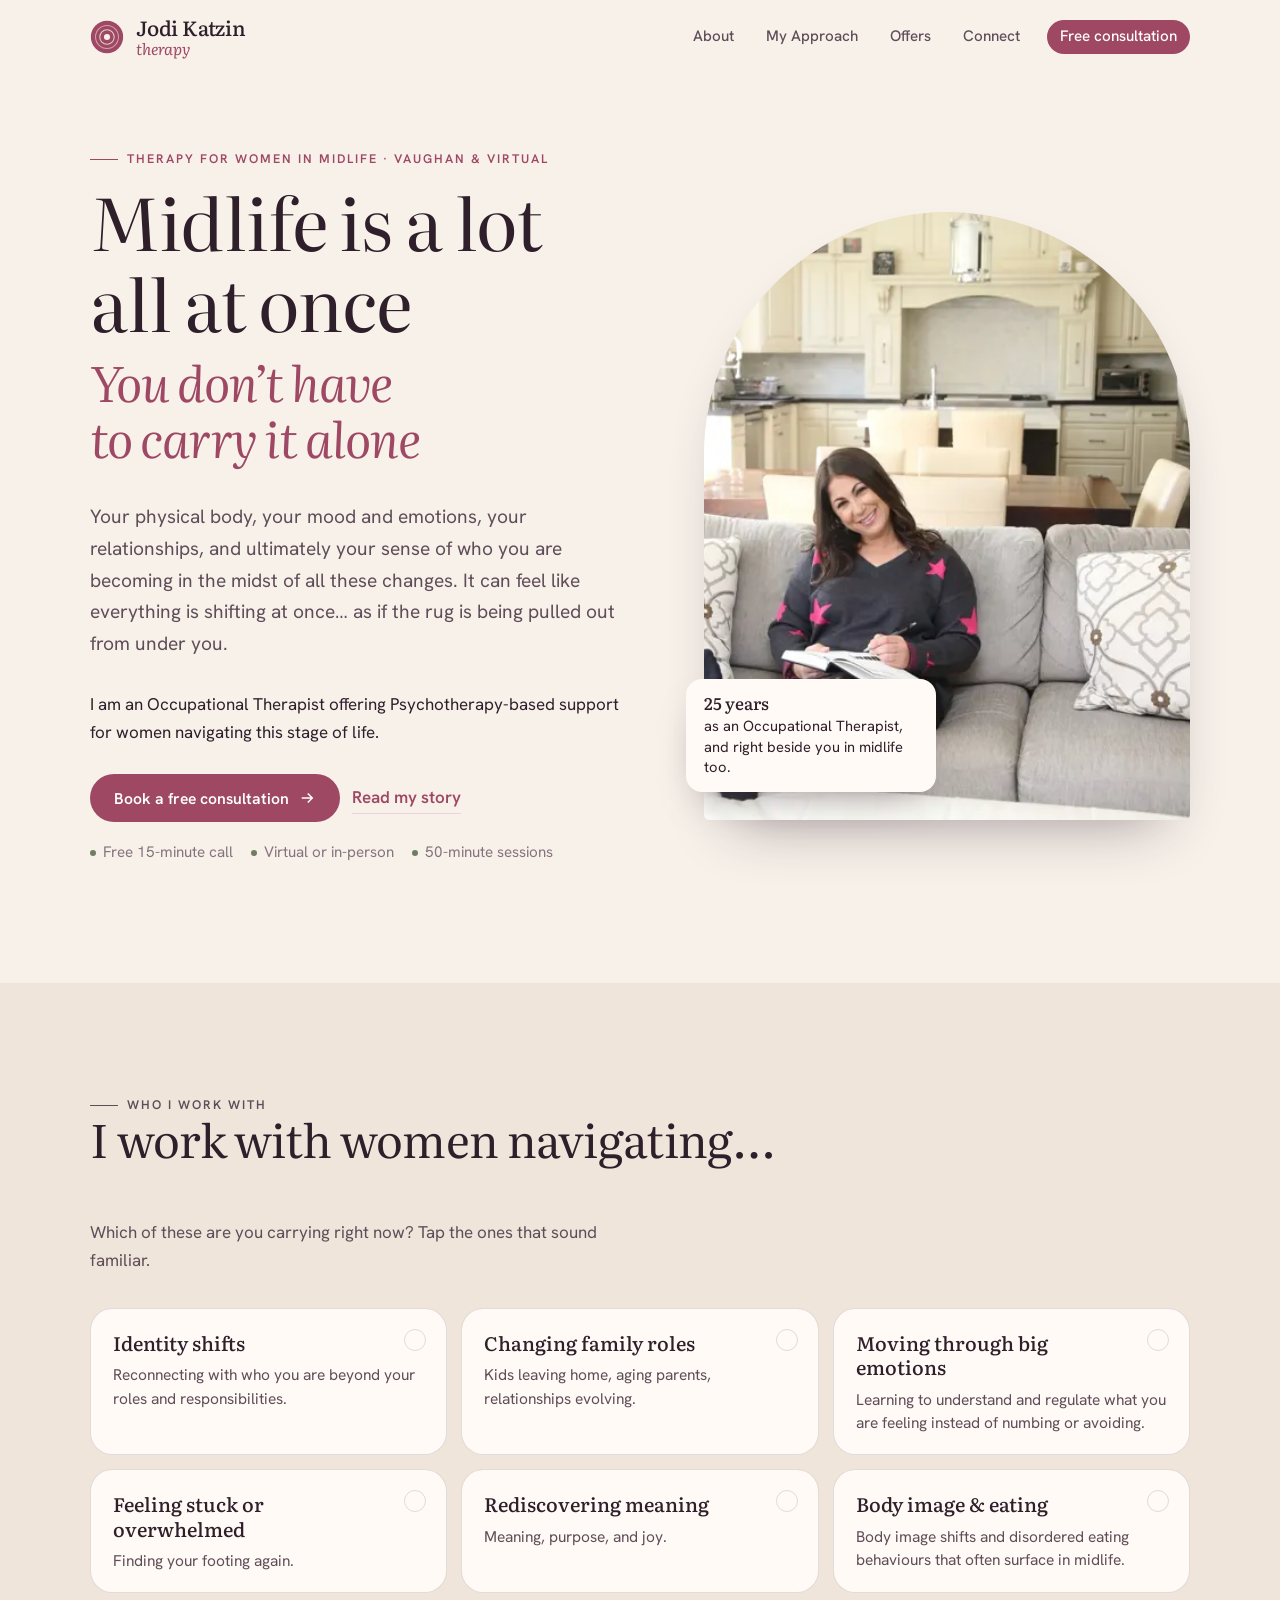
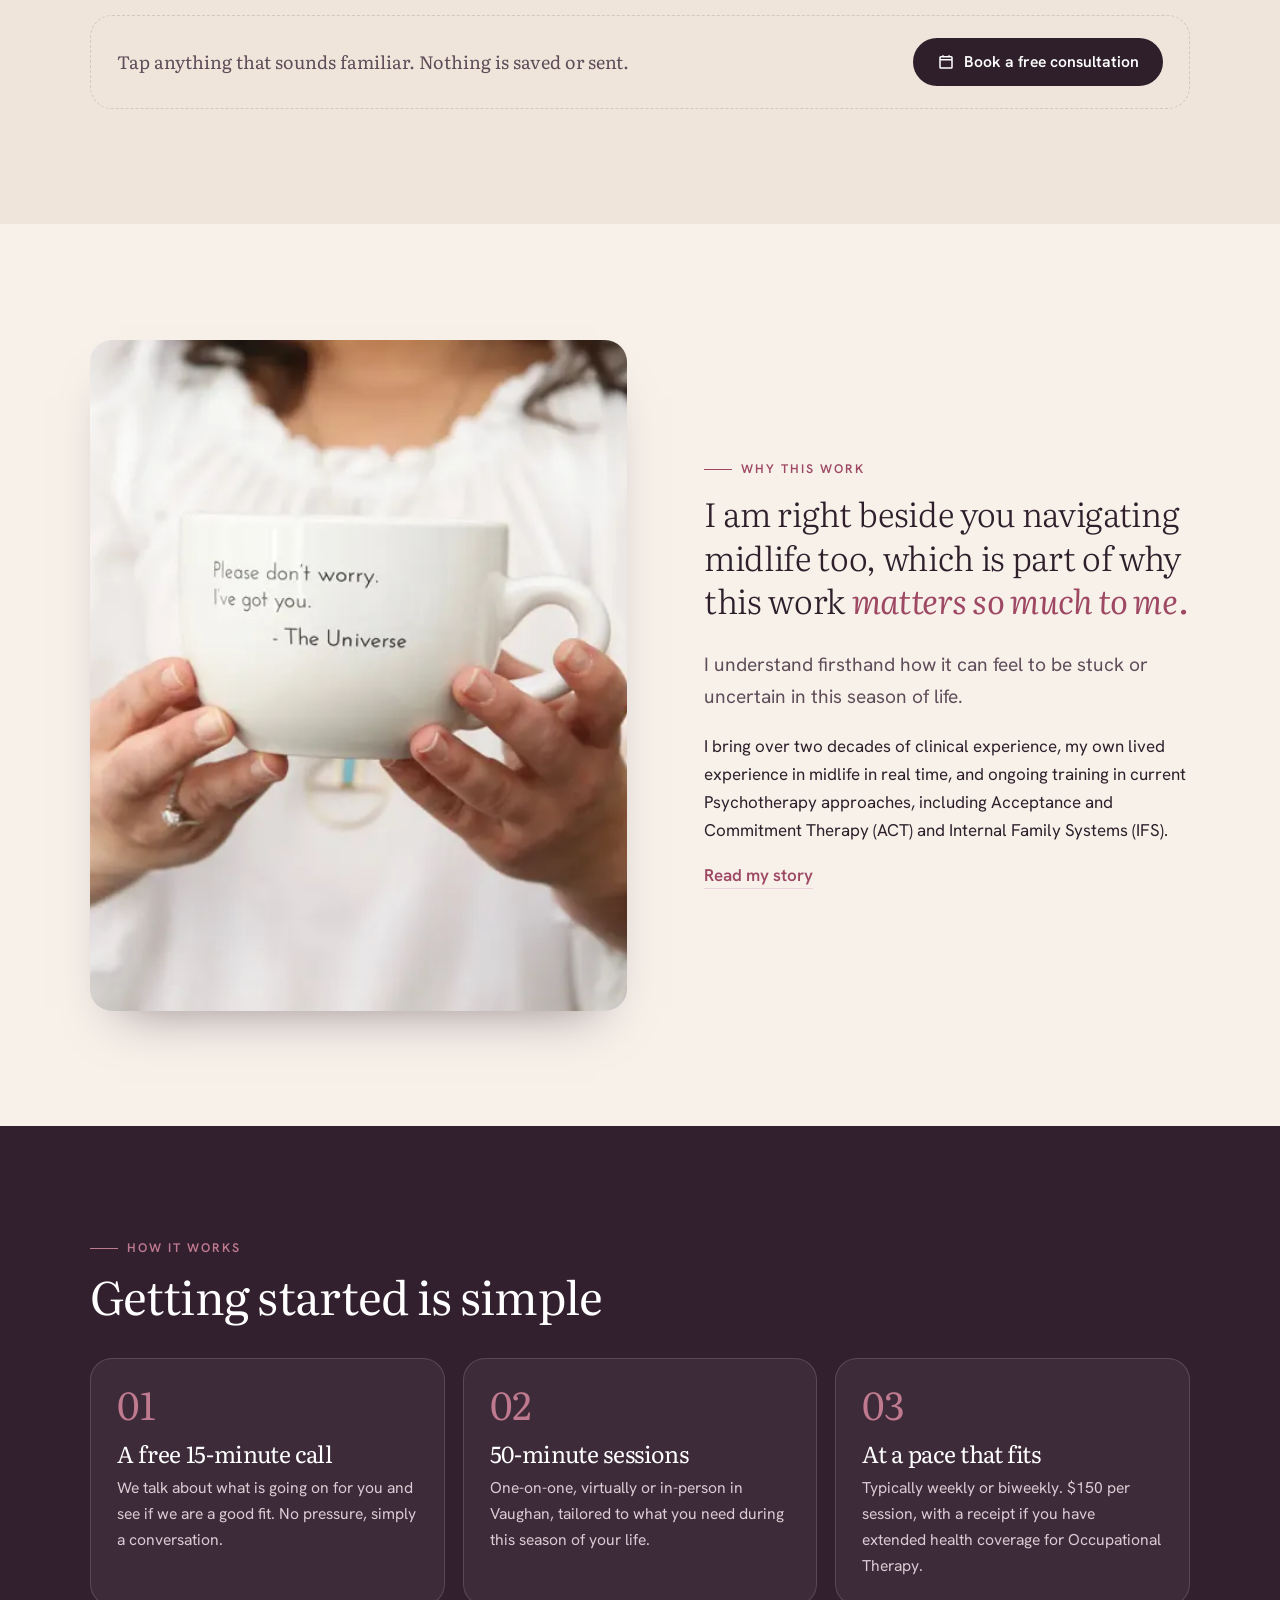
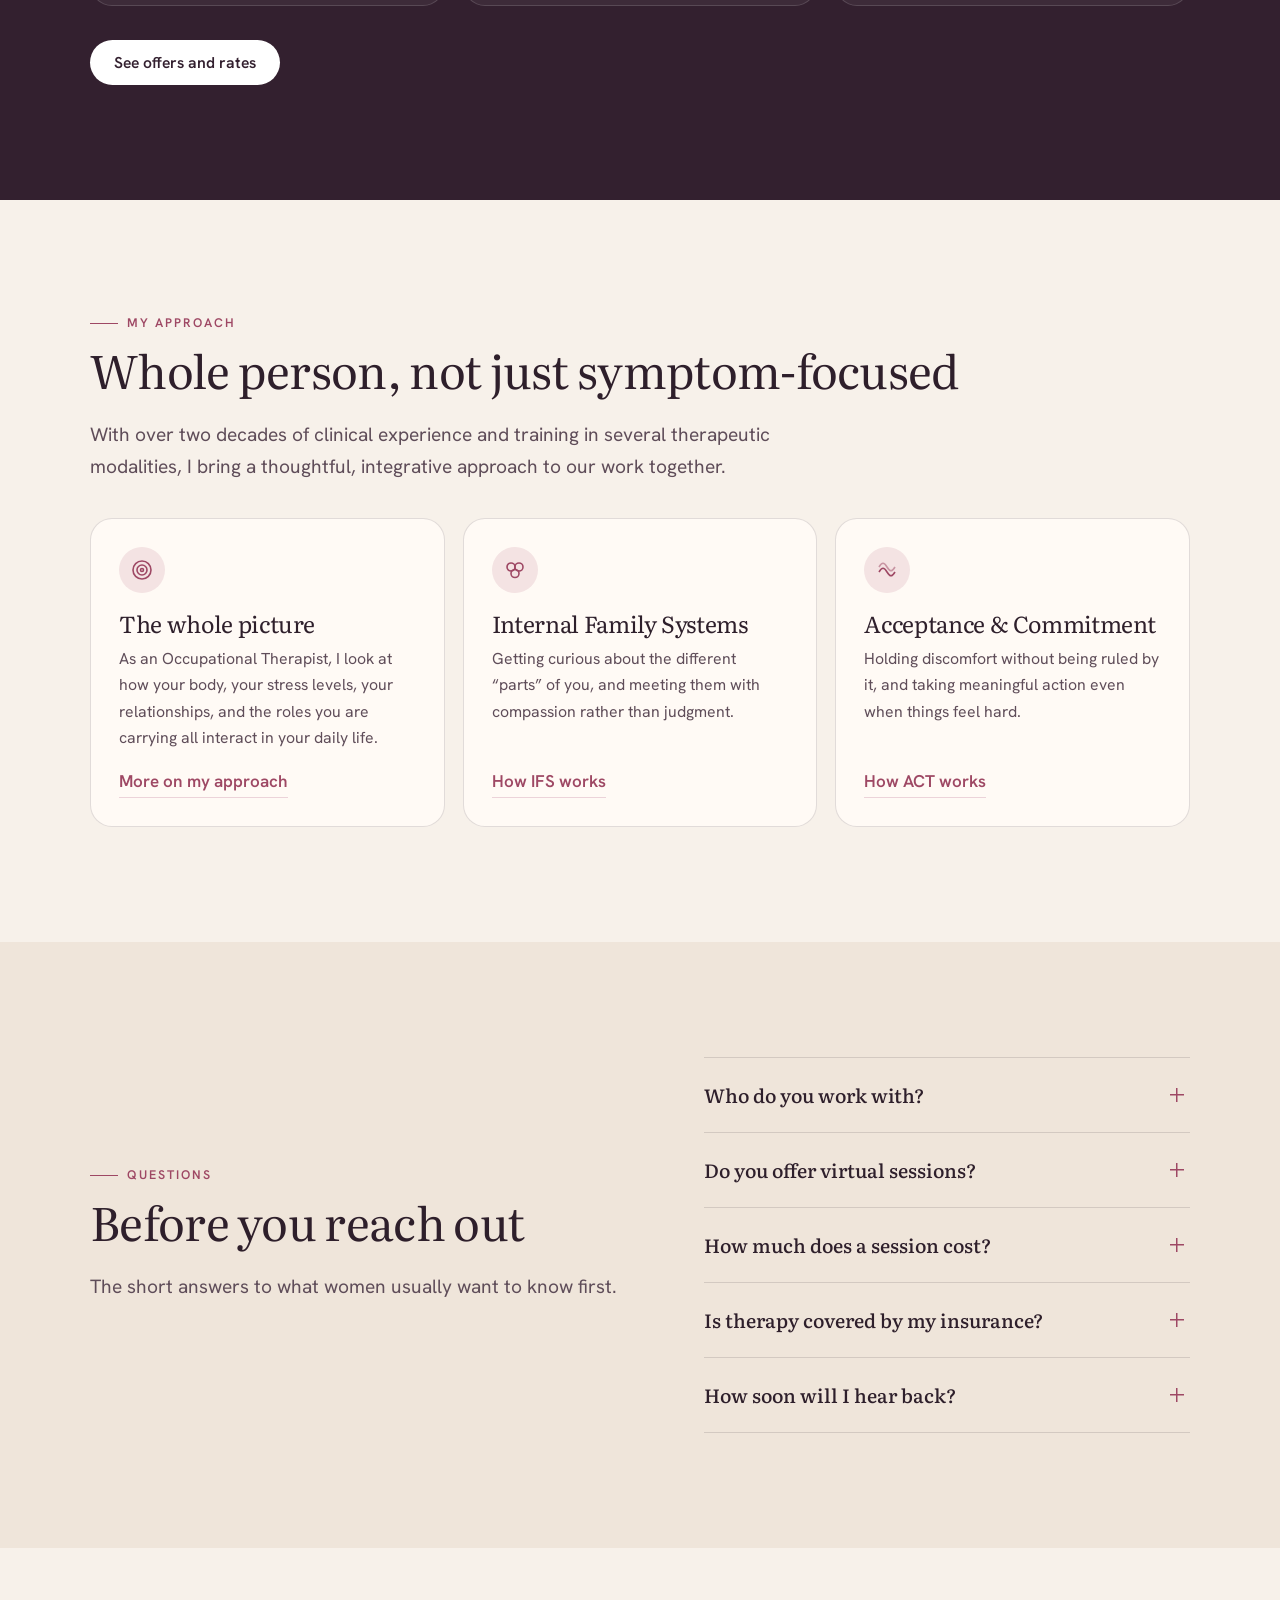
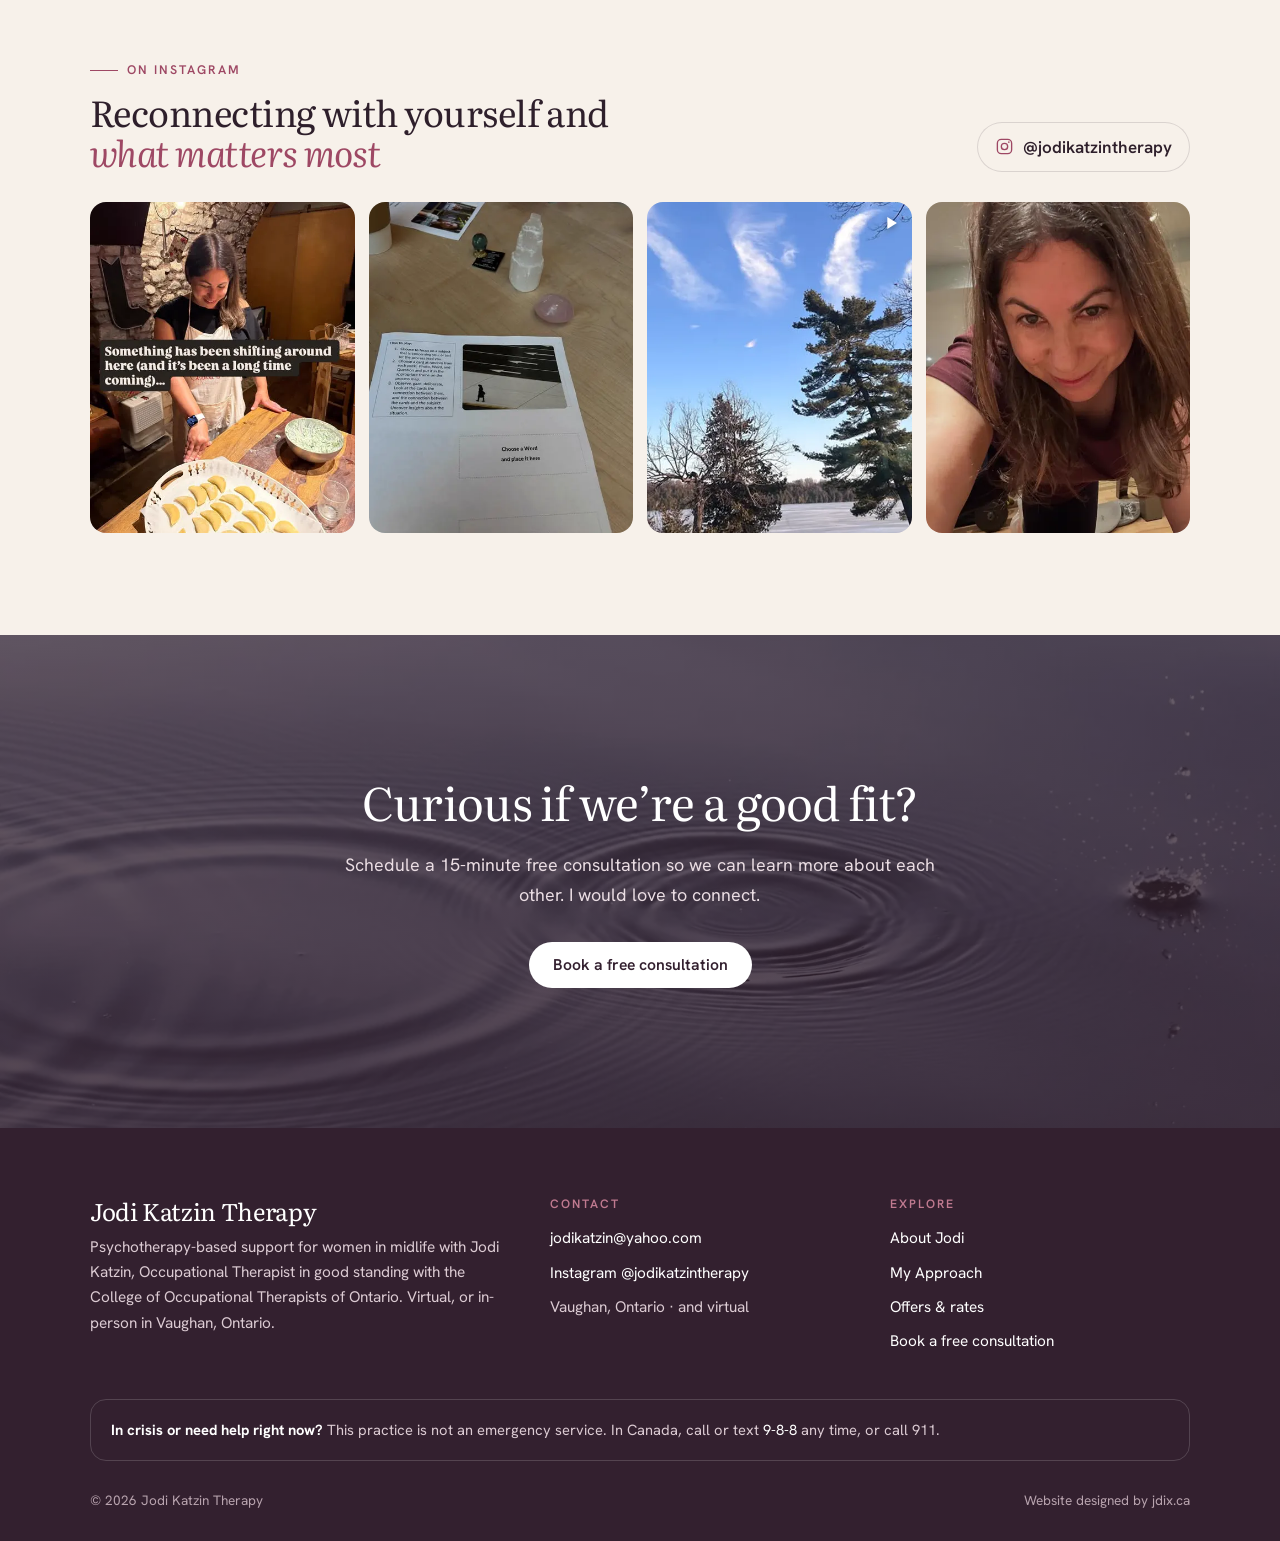
==== commit 3d91e54a: "Jodi's wording edits: no periods on home headline, new 3- and 5-topic notes, first-person Connect fo" ====
--- a/index.html
+++ b/index.html
@@ -24,7 +24,7 @@
 <link rel="preconnect" href="https://fonts.googleapis.com">
 <link rel="preconnect" href="https://fonts.gstatic.com" crossorigin>
 <link rel="stylesheet" href="https://fonts.googleapis.com/css2?family=Hanken+Grotesk:wght@400;500;600&family=Literata:ital,opsz,wght@0,7..72,300..600;1,7..72,300..500&display=swap">
-<link rel="stylesheet" href="assets/site.css?v=20261102b">
+<link rel="stylesheet" href="assets/site.css?v=20261102c">
 <link rel="preload" as="image" href="assets/img/jodi-katzin-reading-on-sofa-800.webp">
 <script type="application/ld+json">
 {
@@ -99,7 +99,7 @@
   <section class="hero">
     <div class="wrap split">
       <div>
-        <h1><span class="eyebrow">Therapy for women in midlife &middot; Vaughan &amp; virtual</span><span class="line">Midlife is a lot all at once.</span> <span class="line sub"><em>You don&rsquo;t have to carry it alone.</em></span></h1>
+        <h1><span class="eyebrow">Therapy for women in midlife &middot; Vaughan &amp; virtual</span><span class="line">Midlife is a lot all at once</span> <span class="line sub"><em>You don&rsquo;t have to carry it alone</em></span></h1>
         <p class="lede">Your physical body, your mood and emotions, your relationships, and ultimately your sense of who you are becoming in the midst of all these changes. It can feel like everything is shifting at once&hellip; as if the rug is being pulled out from under you.</p>
         <p>I am an Occupational Therapist offering Psychotherapy-based support for women navigating this stage of life.</p>
         <div class="ctas" style="margin-top:28px">
@@ -272,6 +272,6 @@
     <div class="foot-base"><span>&copy; <span id="yr">2026</span> Jodi Katzin Therapy</span><a href="https://jdix.ca/">Website designed by jdix.ca</a></div>
   </div>
 </footer>
-<script src="assets/site.js?v=20261102b" defer></script>
+<script src="assets/site.js?v=20261102c" defer></script>
 </body>
 </html>
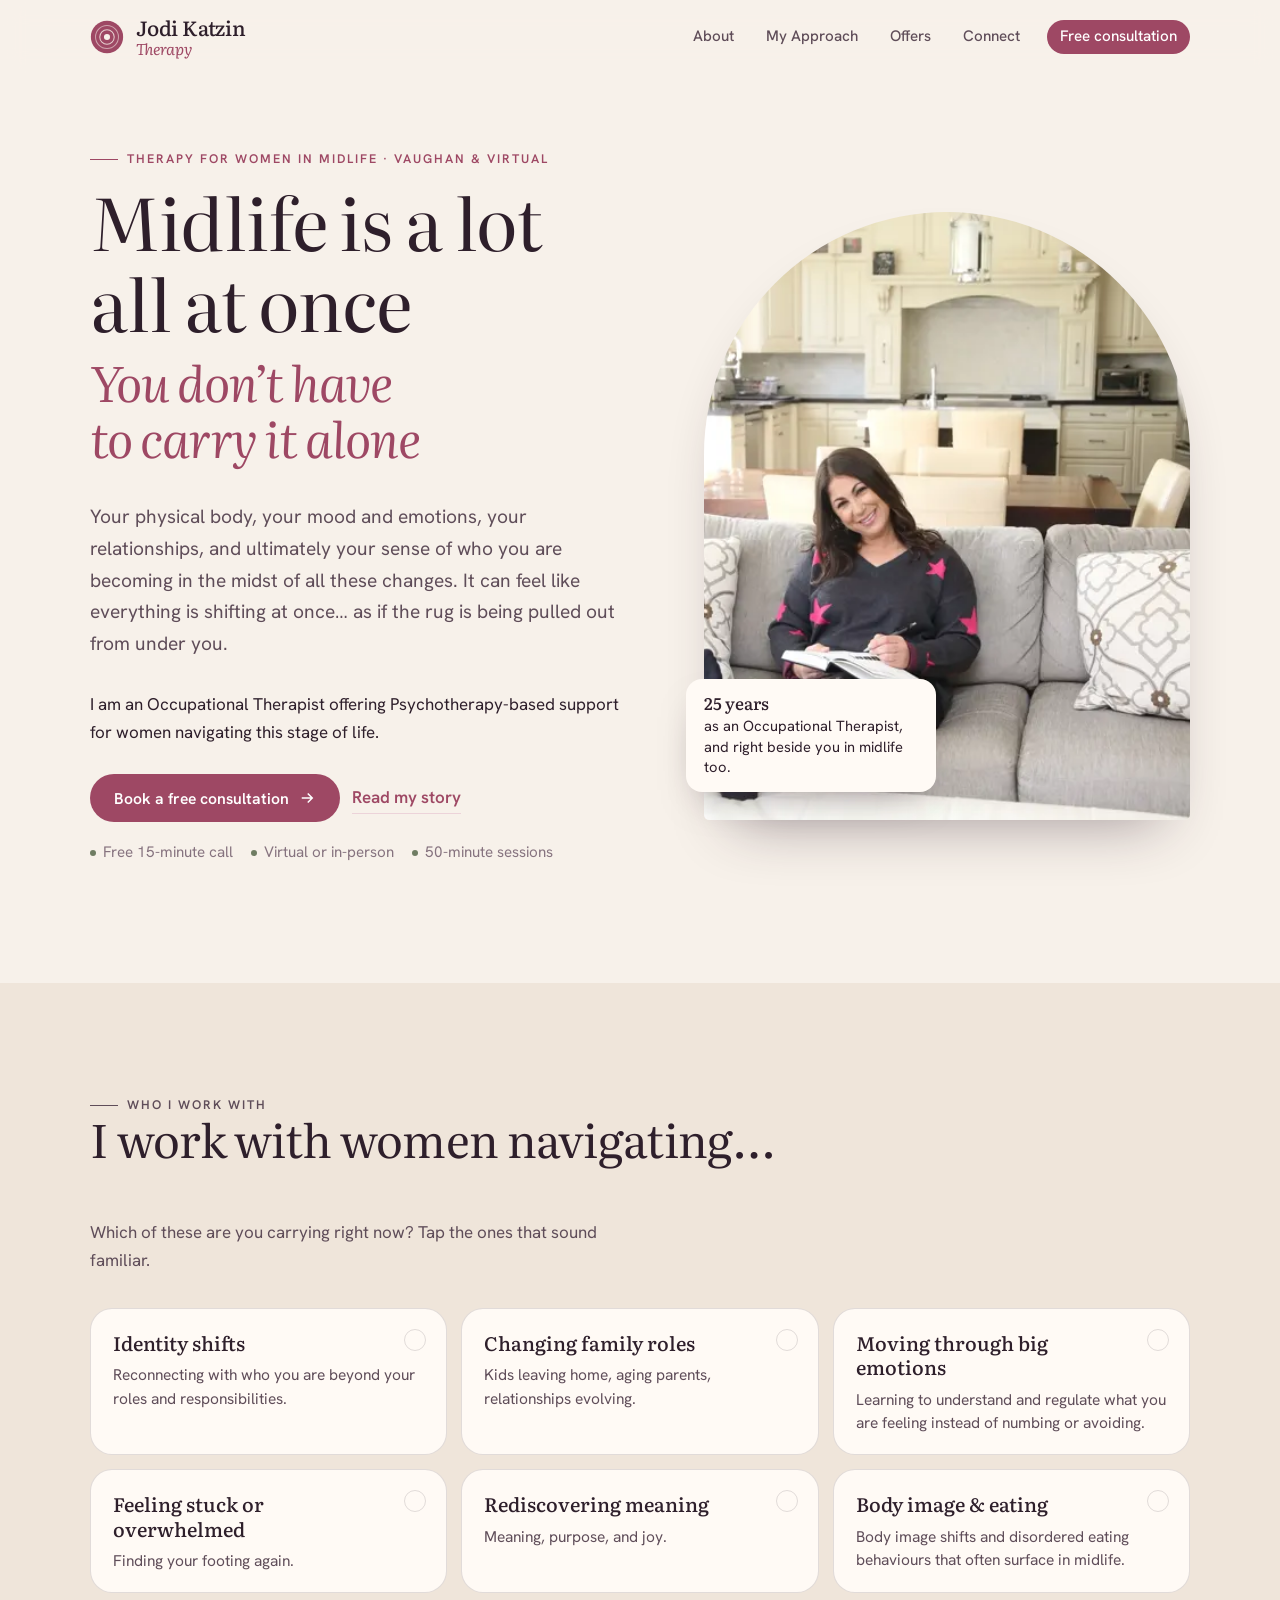
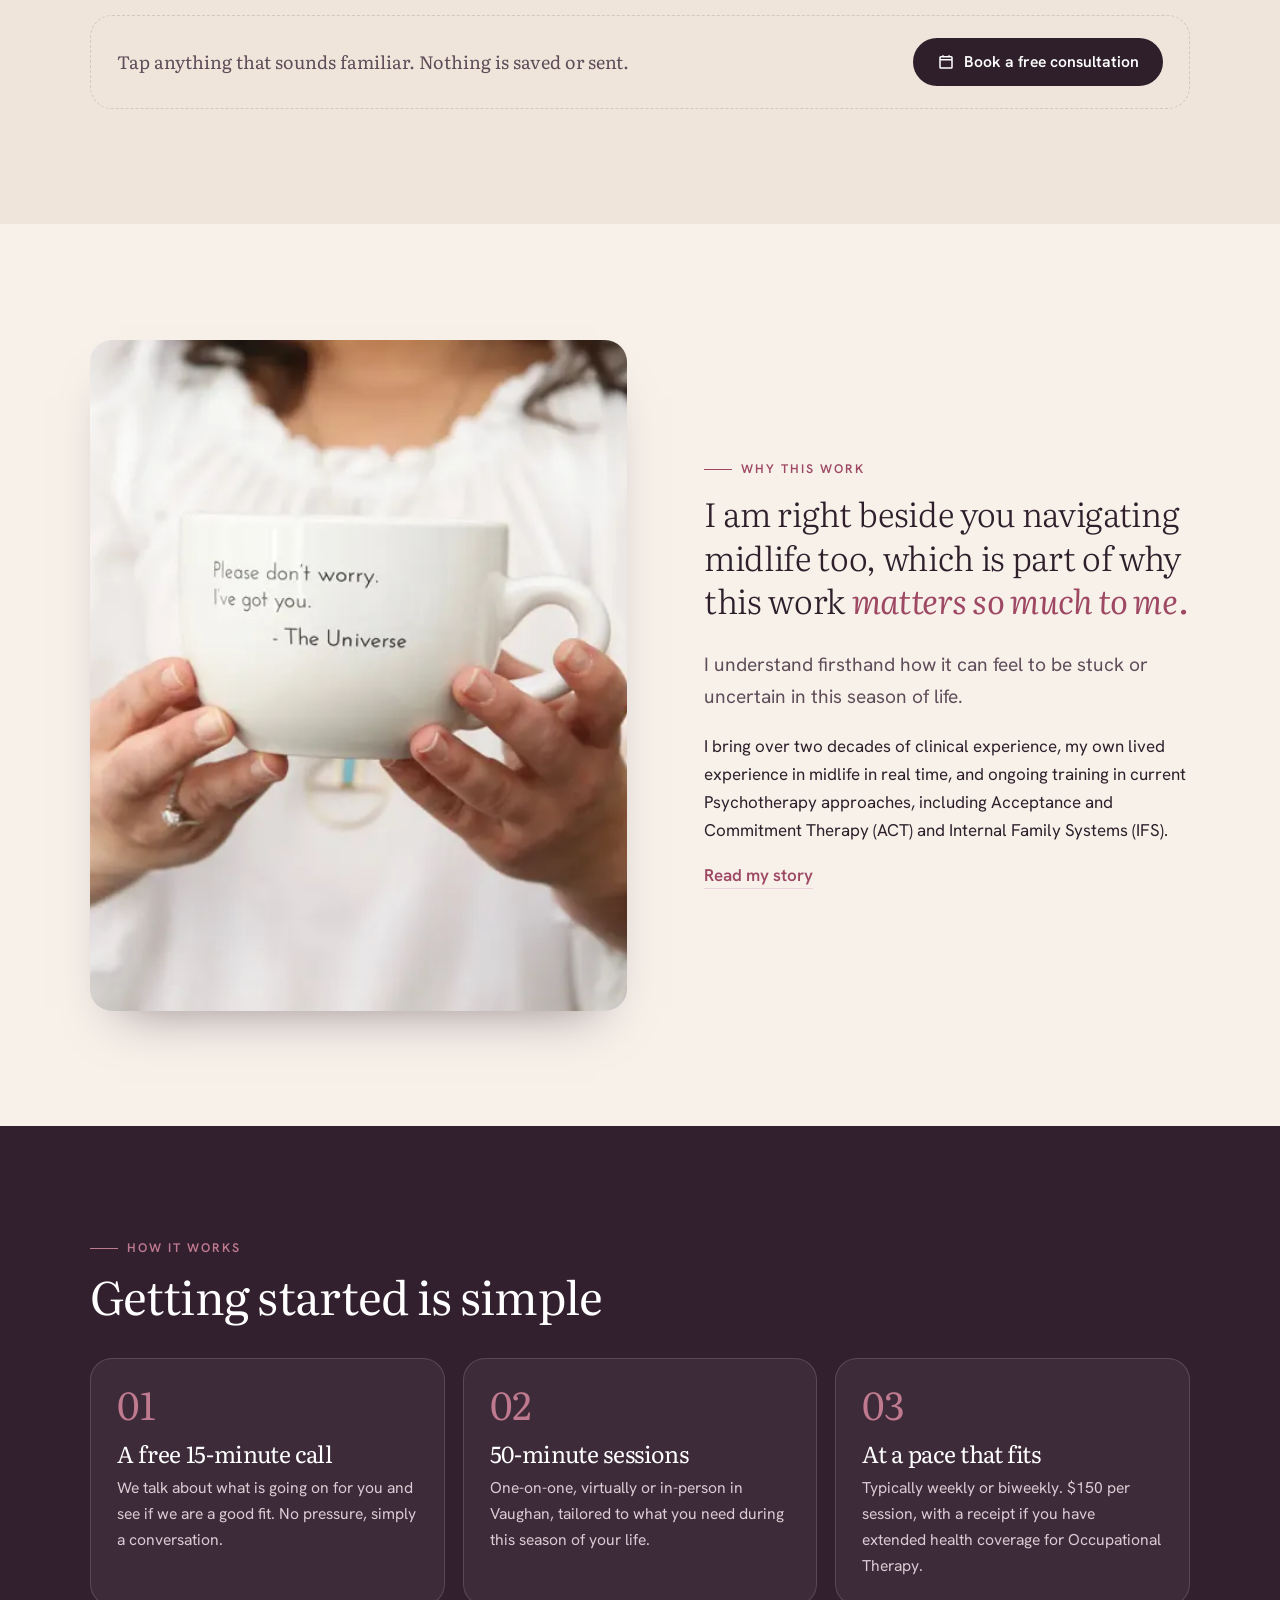
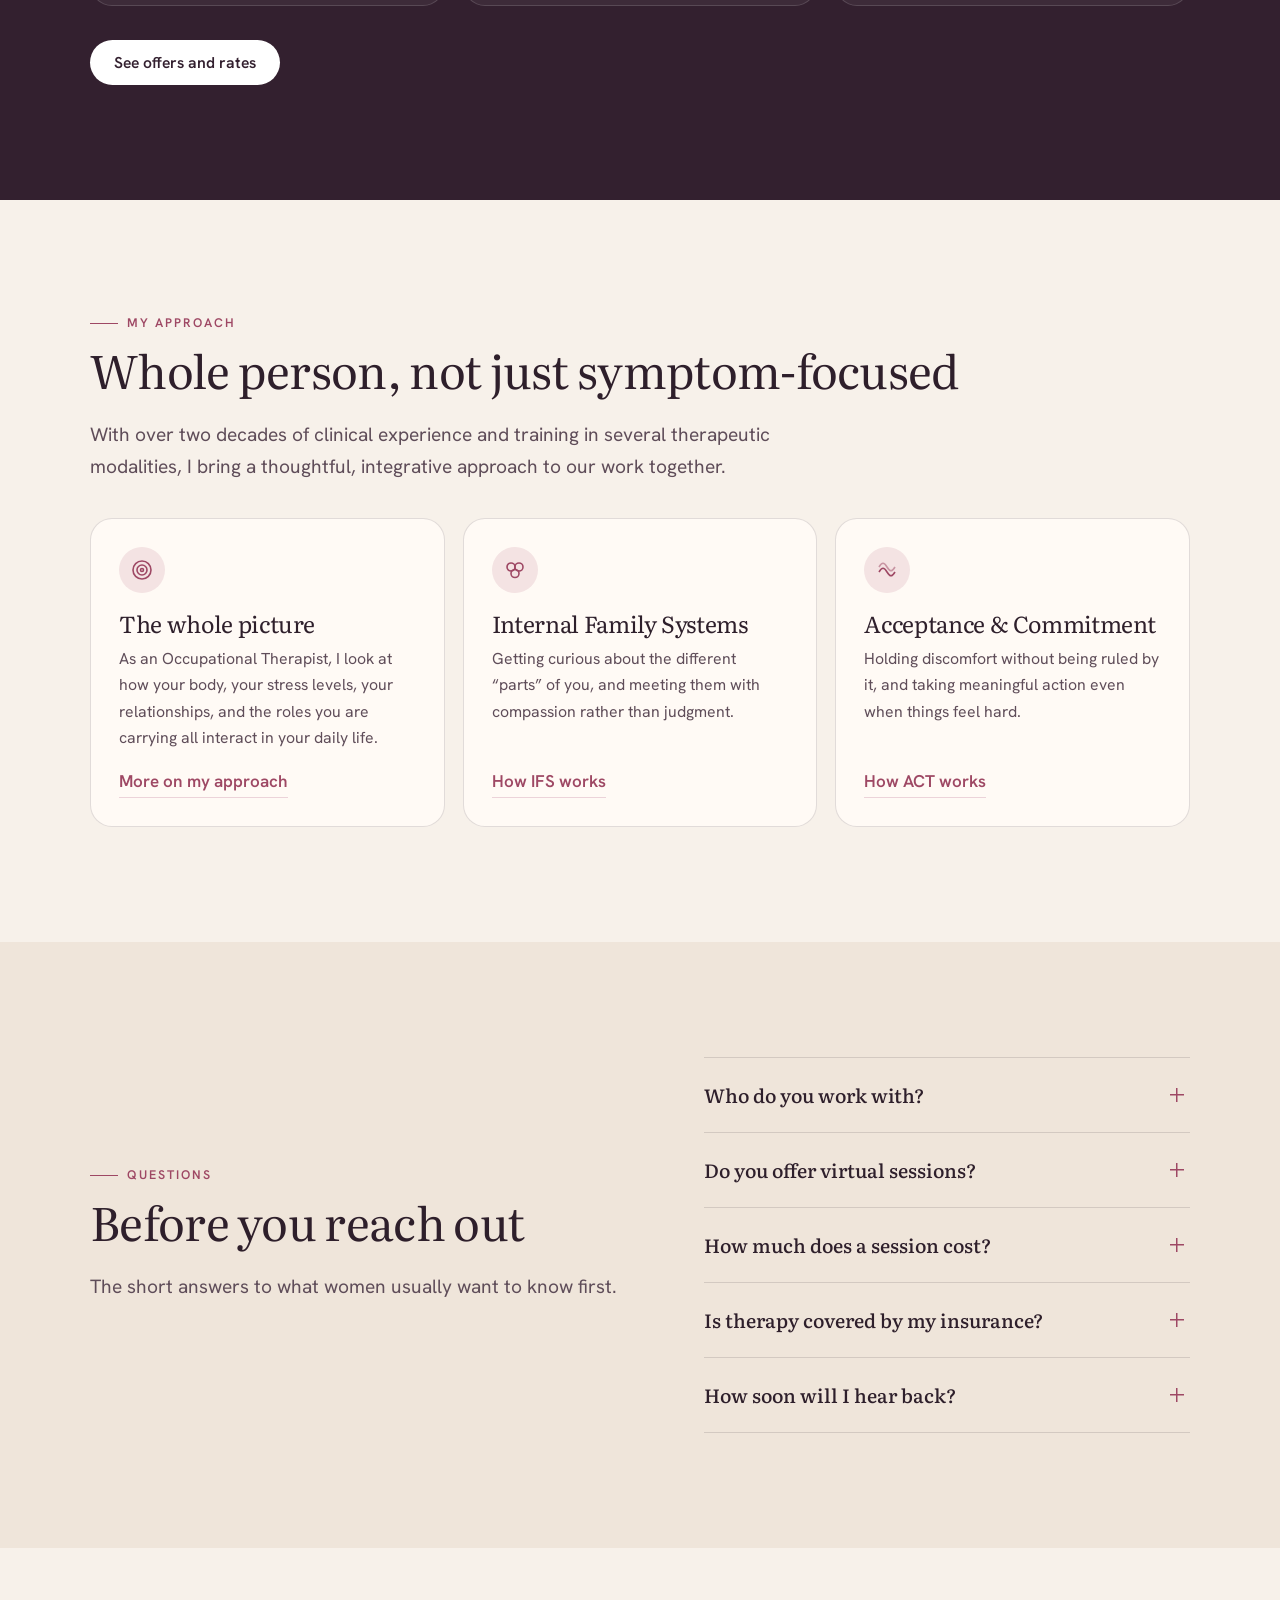
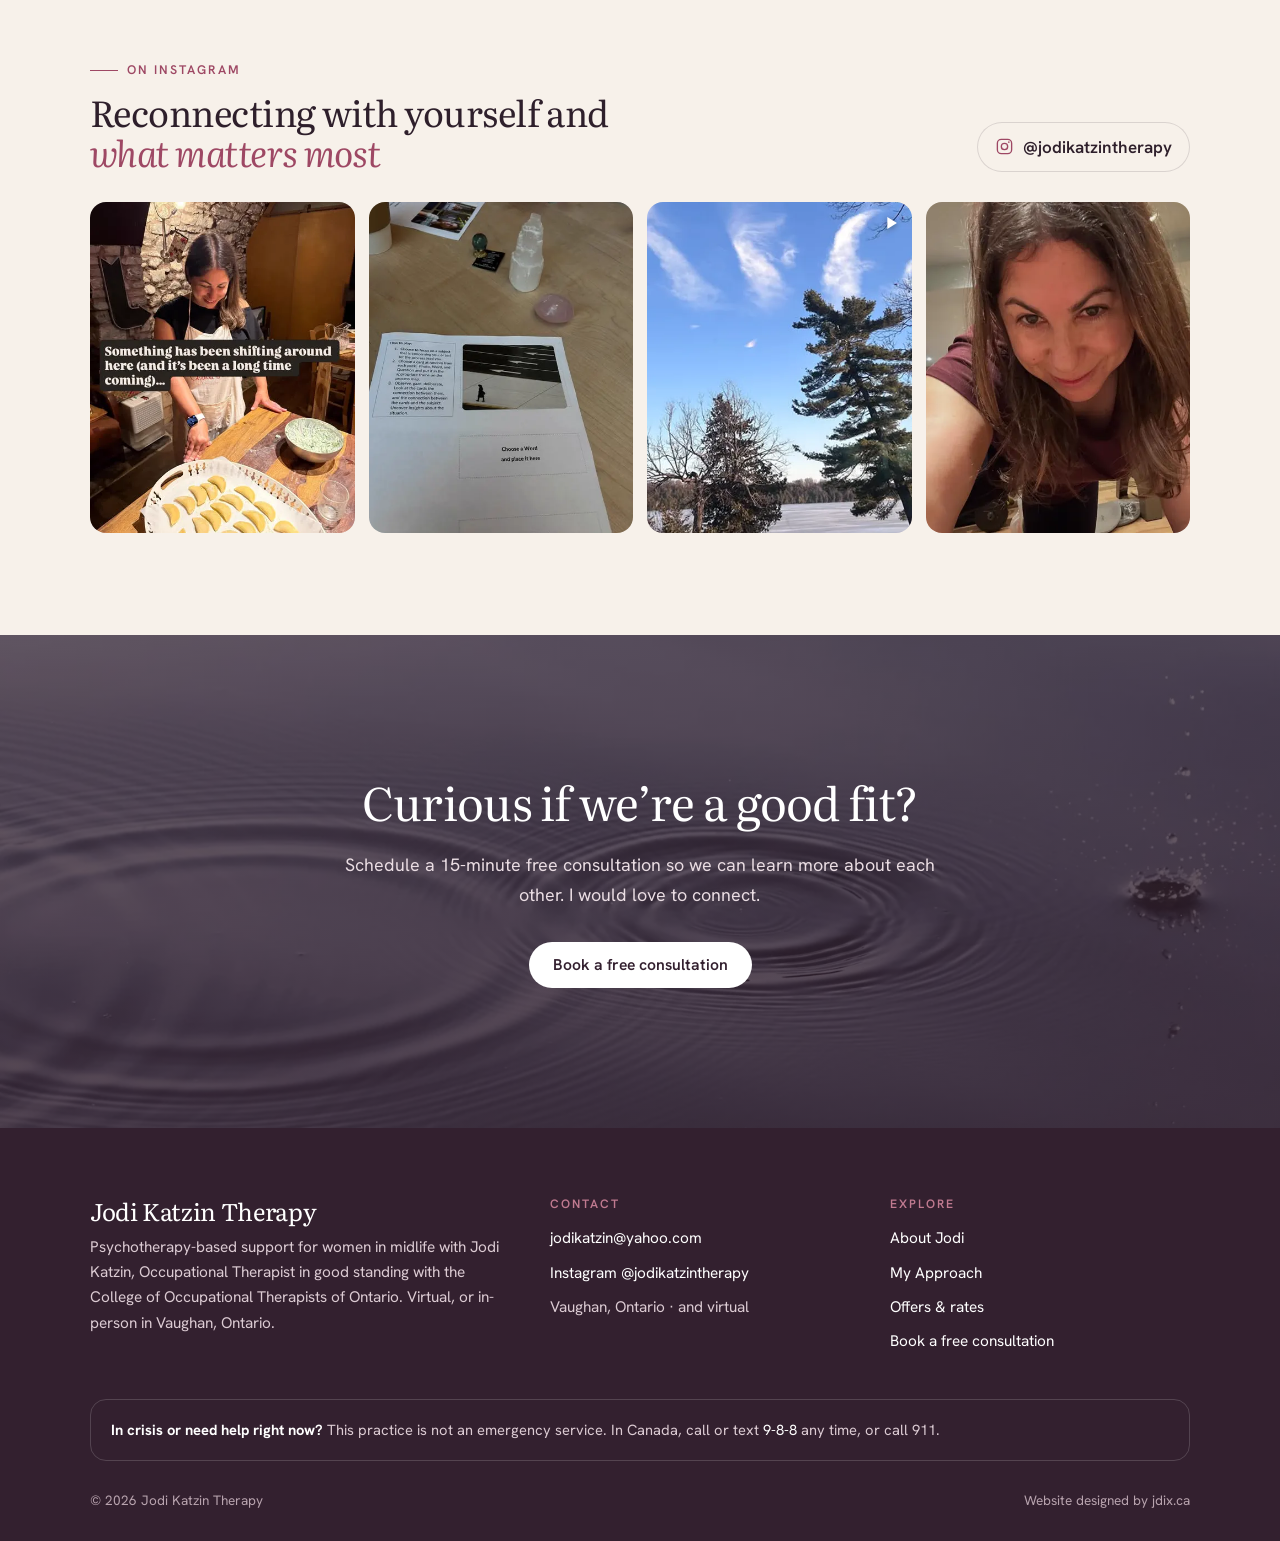
==== commit 3f92a77f: "Capitalize Therapy in the header logo Co-Authored-By: Claude Opus 5.5 <noreply@anthropic.com>" ====
--- a/index.html
+++ b/index.html
@@ -24,7 +24,7 @@
 <link rel="preconnect" href="https://fonts.googleapis.com">
 <link rel="preconnect" href="https://fonts.gstatic.com" crossorigin>
 <link rel="stylesheet" href="https://fonts.googleapis.com/css2?family=Hanken+Grotesk:wght@400;500;600&family=Literata:ital,opsz,wght@0,7..72,300..600;1,7..72,300..500&display=swap">
-<link rel="stylesheet" href="assets/site.css?v=20261102c">
+<link rel="stylesheet" href="assets/site.css?v=20261102e">
 <link rel="preload" as="image" href="assets/img/jodi-katzin-reading-on-sofa-800.webp">
 <script type="application/ld+json">
 {
@@ -272,6 +272,6 @@
     <div class="foot-base"><span>&copy; <span id="yr">2026</span> Jodi Katzin Therapy</span><a href="https://jdix.ca/">Website designed by jdix.ca</a></div>
   </div>
 </footer>
-<script src="assets/site.js?v=20261102c" defer></script>
+<script src="assets/site.js?v=20261102e" defer></script>
 </body>
 </html>
--- a/assets/site.css
+++ b/assets/site.css
@@ -36,7 +36,7 @@
 .brand{display:flex;align-items:center;gap:12px;text-decoration:none}
 .brand svg{width:34px;height:34px;flex:none}
 .brand b{font:500 1.28rem/1 var(--serif);letter-spacing:-.01em;display:block}
-.brand small{display:block;font:italic 400 .98rem/1 var(--serif);text-transform:lowercase;color:var(--rose);margin-top:3px}
+.brand small{display:block;font:italic 400 .98rem/1 var(--serif);color:var(--rose);margin-top:3px}
 .nav{display:flex;align-items:center;gap:6px}
 .nav a{text-decoration:none;font-weight:500;font-size:.95rem;padding:9px 13px;border-radius:99px;color:var(--ink-soft);transition:background .2s,color .2s}
 .nav a:hover{background:var(--paper-2);color:var(--ink)}
@@ -261,7 +261,7 @@
 fieldset.field{border:0;padding:0;margin:0 0 18px}
 .chips{display:flex;flex-wrap:wrap;gap:8px}
 .chips label{flex:0 0 auto;white-space:nowrap;font-weight:500;font-size:.92rem;display:inline-flex;align-items:center;gap:8px;border:1px solid var(--line);border-radius:99px;padding:8px 14px;cursor:pointer;background:var(--paper);transition:.2s}
-.chips input{accent-color:var(--rose);margin:0}
+.field .chips input{accent-color:var(--rose);margin:0;flex:0 0 auto;width:18px;height:18px;padding:0;border:0;border-radius:4px;background:none}
 .chips label:has(input:checked){background:var(--blush);border-color:var(--rose-2)}
 .two{display:grid;grid-template-columns:1fr 1fr;gap:14px}
 @media (max-width:560px){.two{grid-template-columns:1fr}}
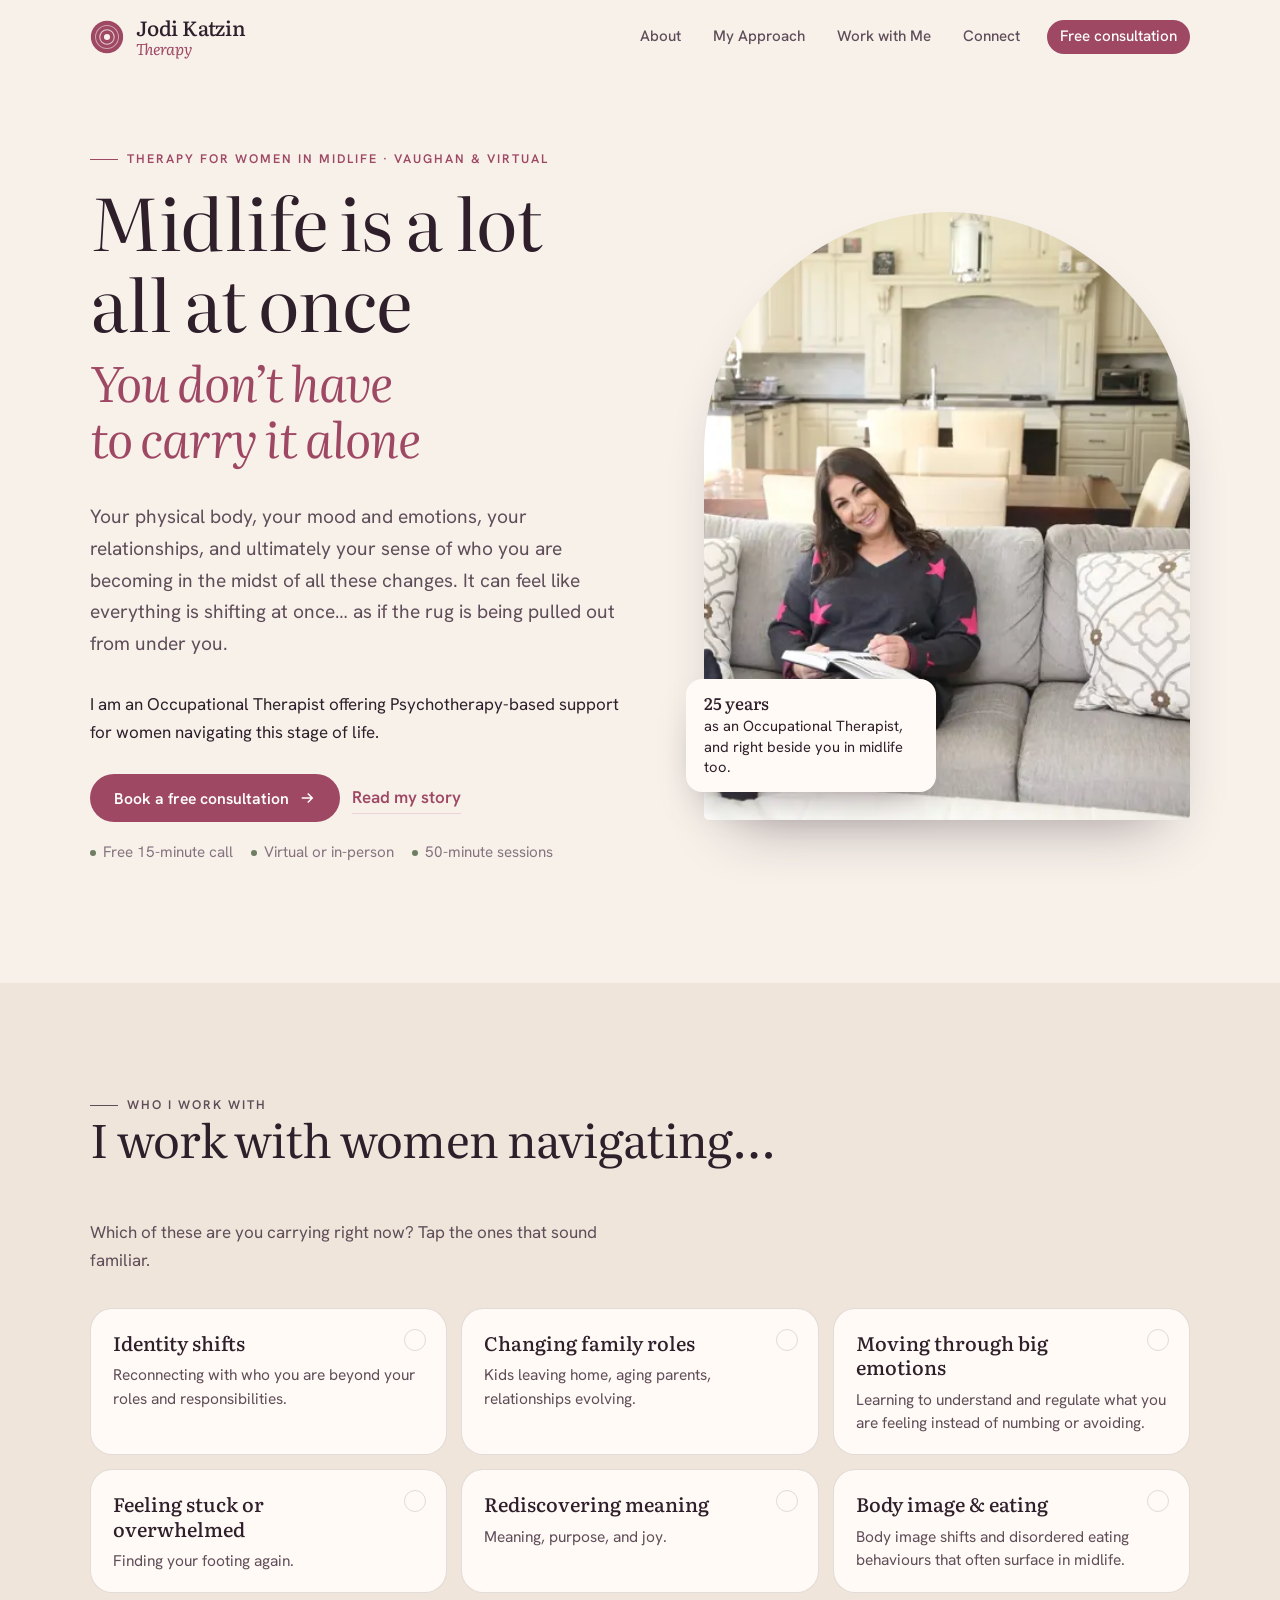
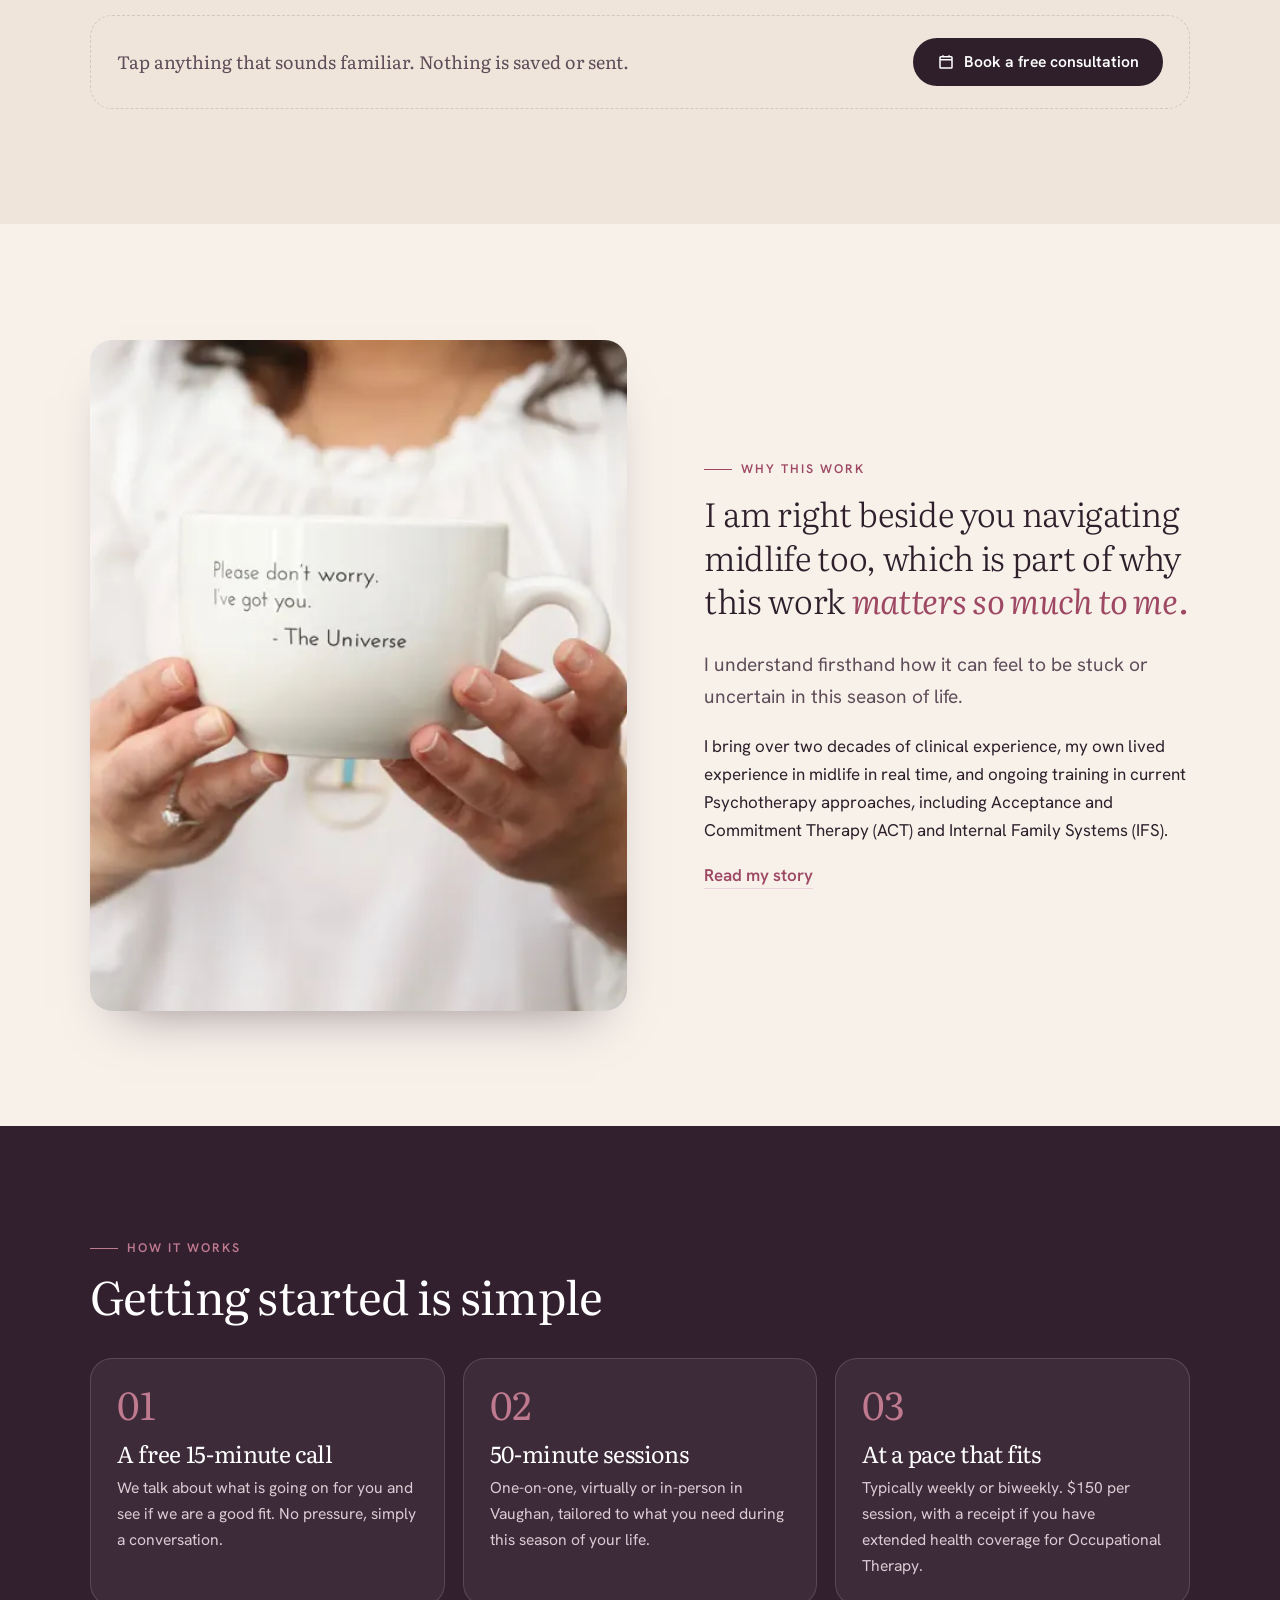
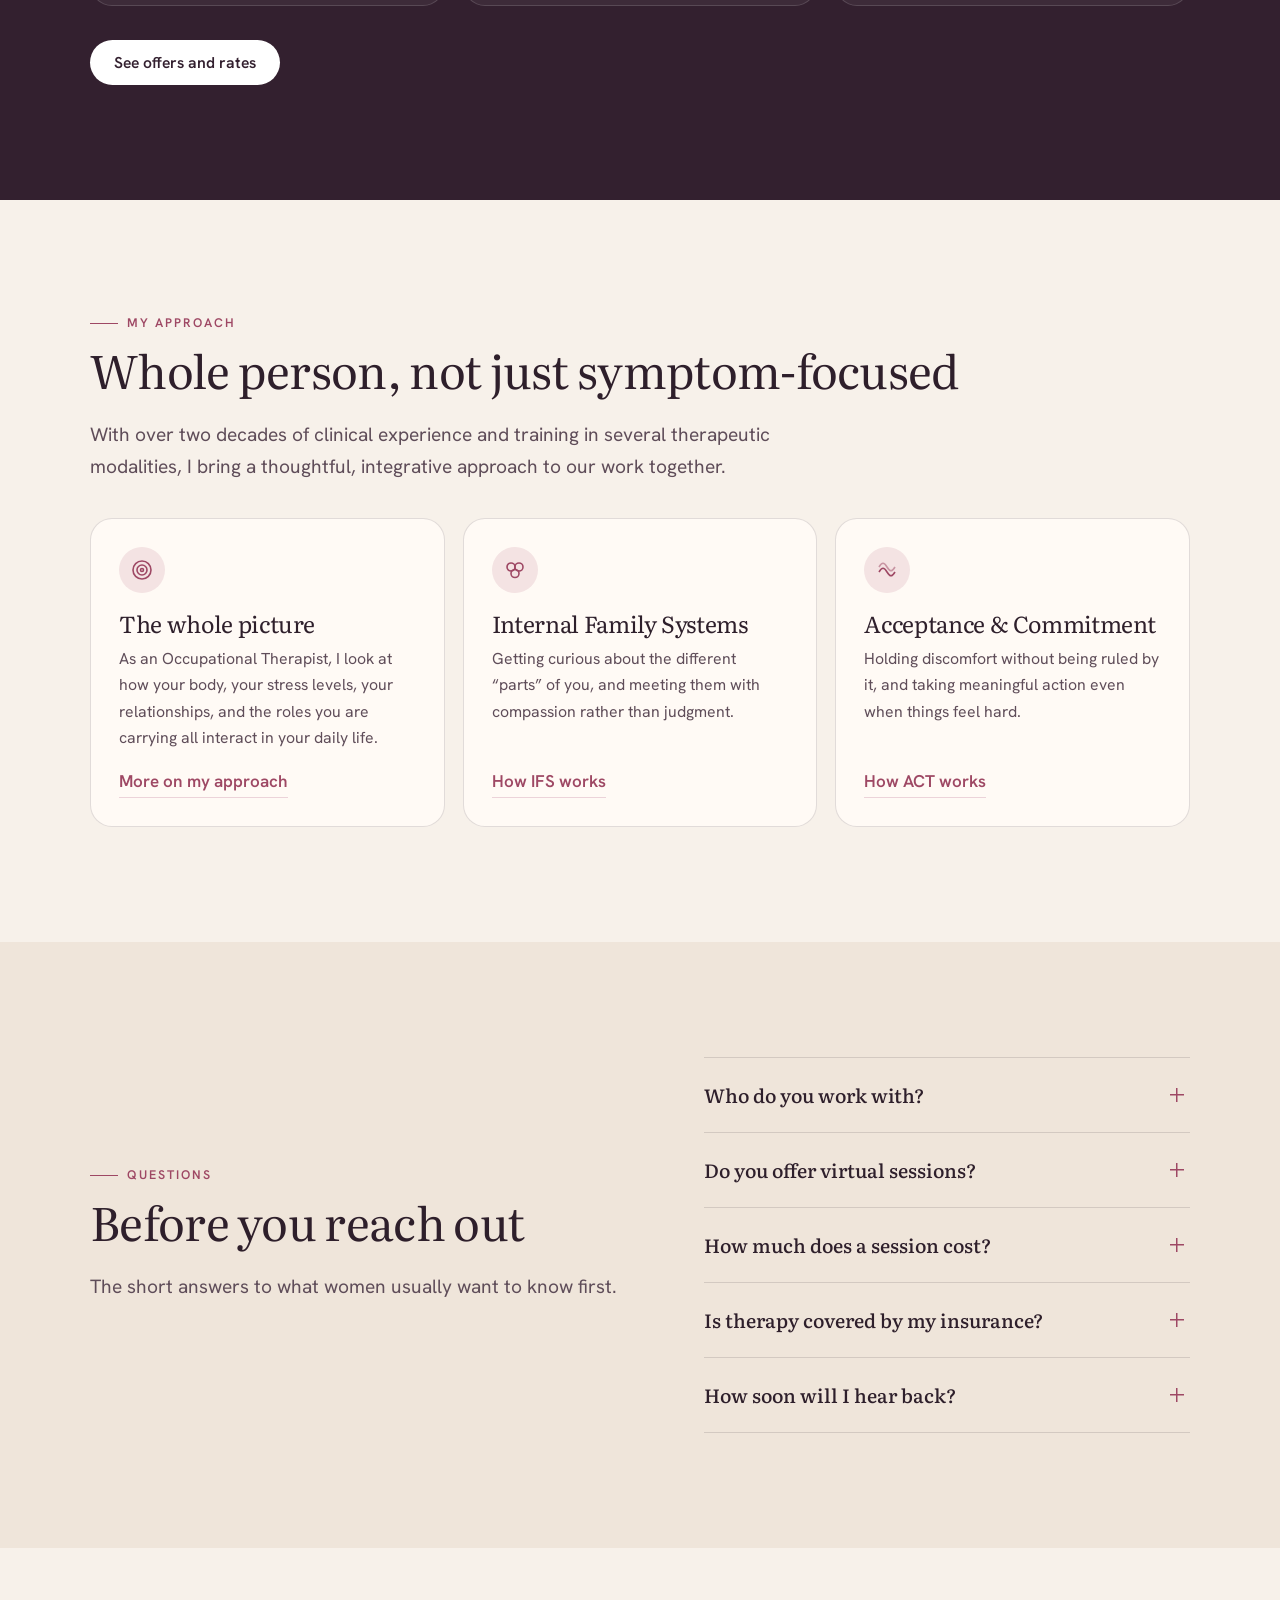
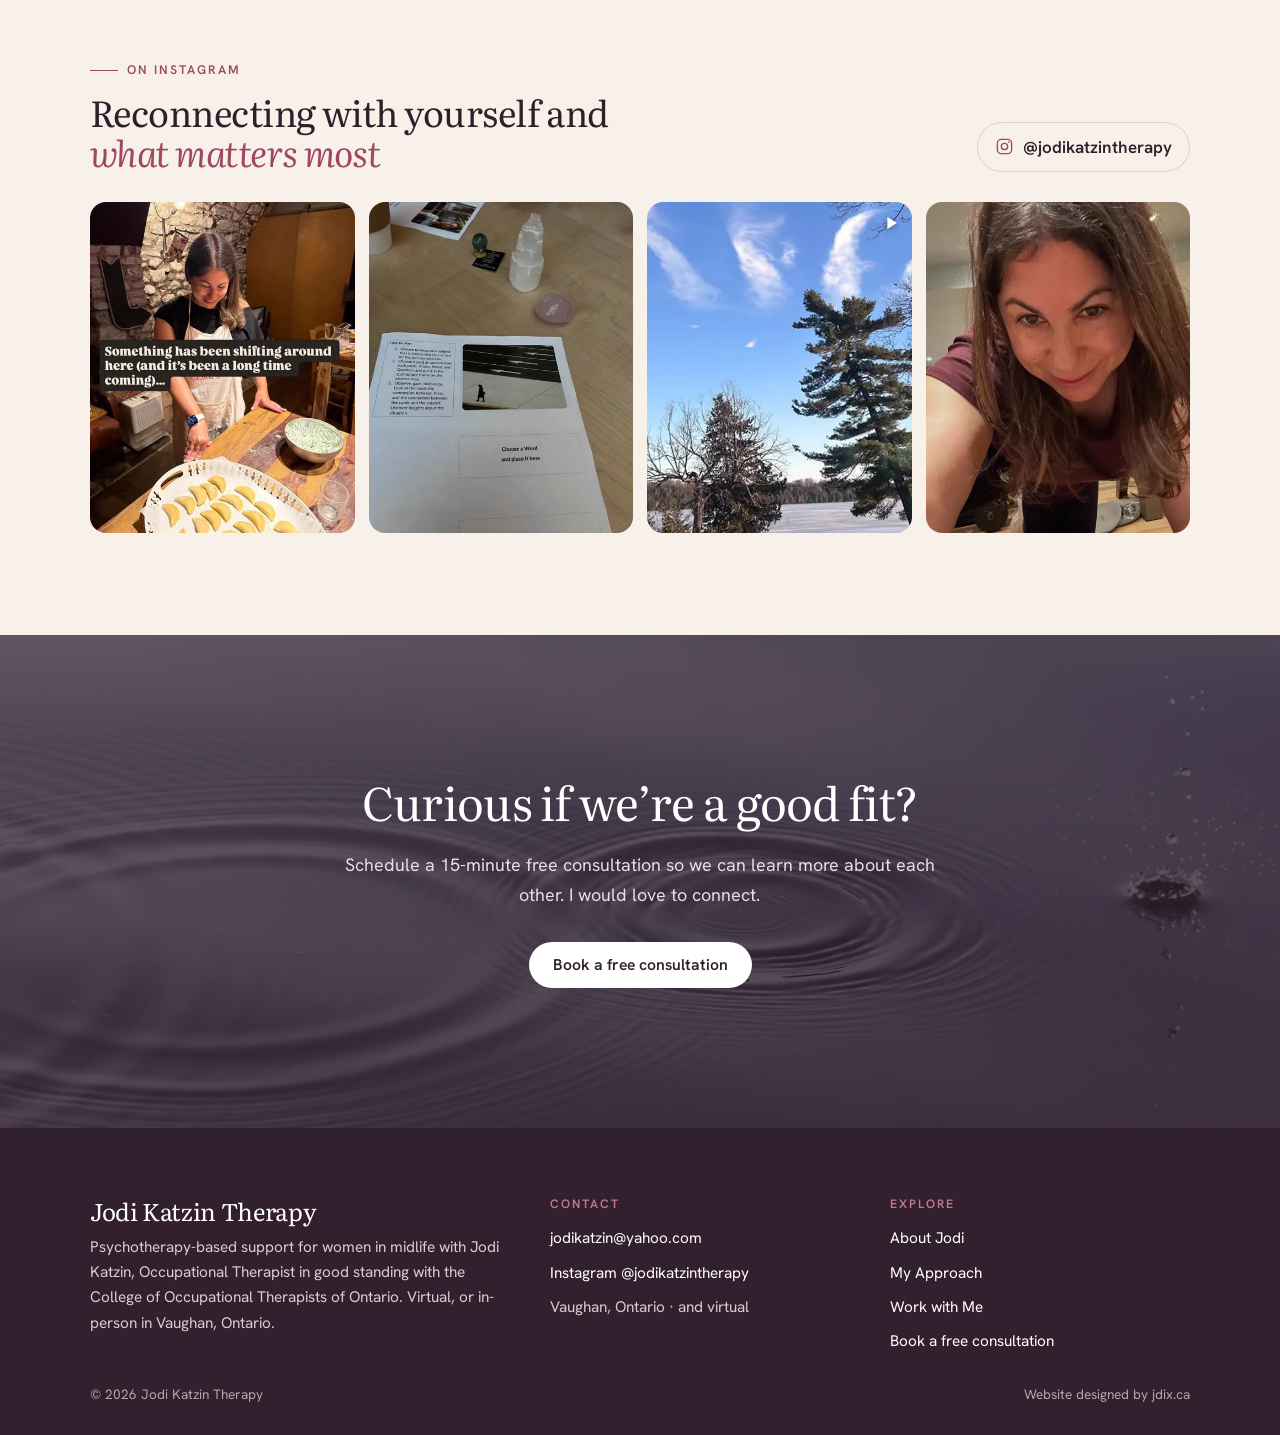
==== commit 327cf427: "Jodi's edits: Work with Me label, remove crisis-line notes, trim Connect intro Co-Authored-By: Claud" ====
--- a/index.html
+++ b/index.html
@@ -5,18 +5,17 @@
 <meta name="viewport" content="width=device-width, initial-scale=1">
 <title>Therapy for Women in Midlife in Vaughan | Jodi Katzin Therapy</title>
 <meta name="description" content="Psychotherapy-based support for women in midlife with Jodi Katzin, Occupational Therapist. Virtual or in-person in Vaughan, Ontario. Book a free 15-minute consult.">
-<link rel="canonical" href="https://jdix22.github.io/jodi-katzin-therapy/">
-<meta name="robots" content="noindex">
+<link rel="canonical" href="https://jodikatzintherapy.ca/">
 <meta name="theme-color" content="#33202f">
 <meta property="og:type" content="website">
 <meta property="og:site_name" content="Jodi Katzin Therapy">
 <meta property="og:title" content="Jodi Katzin Therapy | Therapy for women in midlife">
 <meta property="og:description" content="Midlife is a lot all at once. You don't have to carry it alone. Virtual or in-person in Vaughan, Ontario.">
-<meta property="og:image" content="https://jdix22.github.io/jodi-katzin-therapy/assets/og.png">
+<meta property="og:image" content="https://jodikatzintherapy.ca/assets/og.png">
 <meta property="og:image:width" content="1200">
 <meta property="og:image:height" content="630">
 <meta property="og:image:alt" content="Jodi Katzin Therapy: therapy for women in midlife, virtual or in Vaughan, Ontario">
-<meta property="og:url" content="https://jdix22.github.io/jodi-katzin-therapy/">
+<meta property="og:url" content="https://jodikatzintherapy.ca/">
 <meta property="og:locale" content="en_CA">
 <meta name="twitter:card" content="summary_large_image">
 <link rel="icon" href="favicon.svg" type="image/svg+xml">
@@ -24,7 +23,7 @@
 <link rel="preconnect" href="https://fonts.googleapis.com">
 <link rel="preconnect" href="https://fonts.gstatic.com" crossorigin>
 <link rel="stylesheet" href="https://fonts.googleapis.com/css2?family=Hanken+Grotesk:wght@400;500;600&family=Literata:ital,opsz,wght@0,7..72,300..600;1,7..72,300..500&display=swap">
-<link rel="stylesheet" href="assets/site.css?v=20261102e">
+<link rel="stylesheet" href="assets/site.css?v=20261102f">
 <link rel="preload" as="image" href="assets/img/jodi-katzin-reading-on-sofa-800.webp">
 <script type="application/ld+json">
 {
@@ -32,18 +31,18 @@
   "@graph": [
     {
       "@type": "ProfessionalService",
-      "@id": "https://jdix22.github.io/jodi-katzin-therapy/#practice",
+      "@id": "https://jodikatzintherapy.ca/#practice",
       "name": "Jodi Katzin Therapy",
       "description": "Psychotherapy-based support for women in midlife with Jodi Katzin, an Occupational Therapist. Sessions are virtual or in-person in Vaughan, Ontario.",
-      "url": "https://jdix22.github.io/jodi-katzin-therapy/",
+      "url": "https://jodikatzintherapy.ca/",
       "email": "jodikatzin@yahoo.com",
-      "image": "https://jdix22.github.io/jodi-katzin-therapy/assets/img/jodi-katzin-reading-on-sofa-1600.webp",
-      "logo": "https://jdix22.github.io/jodi-katzin-therapy/apple-touch-icon.png",
+      "image": "https://jodikatzintherapy.ca/assets/img/jodi-katzin-reading-on-sofa-1600.webp",
+      "logo": "https://jodikatzintherapy.ca/apple-touch-icon.png",
       "address": { "@type": "PostalAddress", "addressLocality": "Vaughan", "addressRegion": "ON", "addressCountry": "CA" },
       "areaServed": { "@type": "City", "name": "Vaughan" },
       "audience": { "@type": "PeopleAudience", "audienceType": "Women in midlife" },
-      "founder": { "@id": "https://jdix22.github.io/jodi-katzin-therapy/#jodi" },
-      "sameAs": ["https://www.instagram.com/jodikatzintherapy/", "https://www.jodikatzintherapy.com/"],
+      "founder": { "@id": "https://jodikatzintherapy.ca/#jodi" },
+      "sameAs": ["https://www.instagram.com/jodikatzintherapy/"],
       "hasOfferCatalog": {
         "@type": "OfferCatalog",
         "name": "Ways to work together",
@@ -55,21 +54,21 @@
     },
     {
       "@type": "Person",
-      "@id": "https://jdix22.github.io/jodi-katzin-therapy/#jodi",
+      "@id": "https://jodikatzintherapy.ca/#jodi",
       "name": "Jodi Katzin",
       "jobTitle": "Occupational Therapist",
-      "image": "https://jdix22.github.io/jodi-katzin-therapy/assets/img/jodi-katzin-portrait-outdoors-1600.webp",
-      "url": "https://jdix22.github.io/jodi-katzin-therapy/about/",
-      "worksFor": { "@id": "https://jdix22.github.io/jodi-katzin-therapy/#practice" },
+      "image": "https://jodikatzintherapy.ca/assets/img/jodi-katzin-portrait-outdoors-1600.webp",
+      "url": "https://jodikatzintherapy.ca/about/",
+      "worksFor": { "@id": "https://jodikatzintherapy.ca/#practice" },
       "knowsAbout": ["Midlife transitions", "Acceptance and Commitment Therapy", "Internal Family Systems", "Eating psychology", "Body image", "Emotional eating"],
       "sameAs": ["https://www.instagram.com/jodikatzintherapy/"]
     },
     {
       "@type": "WebSite",
-      "@id": "https://jdix22.github.io/jodi-katzin-therapy/#site",
-      "url": "https://jdix22.github.io/jodi-katzin-therapy/",
+      "@id": "https://jodikatzintherapy.ca/#site",
+      "url": "https://jodikatzintherapy.ca/",
       "name": "Jodi Katzin Therapy",
-      "publisher": { "@id": "https://jdix22.github.io/jodi-katzin-therapy/#practice" },
+      "publisher": { "@id": "https://jodikatzintherapy.ca/#practice" },
       "inLanguage": "en-CA"
     }
   ]
@@ -88,7 +87,7 @@
     <nav class="nav" id="nav" aria-label="Main">
       <a href="about/">About</a>
       <a href="my-approach/">My Approach</a>
-      <a href="howtoworktogether/">Offers</a>
+      <a href="howtoworktogether/">Work with Me</a>
       <a href="connect/">Connect</a>
       <a class="btn" href="connect/">Free consultation</a>
     </nav>
@@ -263,15 +262,14 @@
         <ul>
           <li><a href="about/">About Jodi</a></li>
           <li><a href="my-approach/">My Approach</a></li>
-          <li><a href="howtoworktogether/">Offers &amp; rates</a></li>
+          <li><a href="howtoworktogether/">Work with Me</a></li>
           <li><a href="connect/">Book a free consultation</a></li>
         </ul>
       </div>
     </div>
-    <p class="crisis"><strong>In crisis or need help right now?</strong> This practice is not an emergency service. In Canada, call or text <a href="tel:988">9-8-8</a> any time, or call 911.</p>
     <div class="foot-base"><span>&copy; <span id="yr">2026</span> Jodi Katzin Therapy</span><a href="https://jdix.ca/">Website designed by jdix.ca</a></div>
   </div>
 </footer>
-<script src="assets/site.js?v=20261102e" defer></script>
+<script src="assets/site.js?v=20261102f" defer></script>
 </body>
 </html>
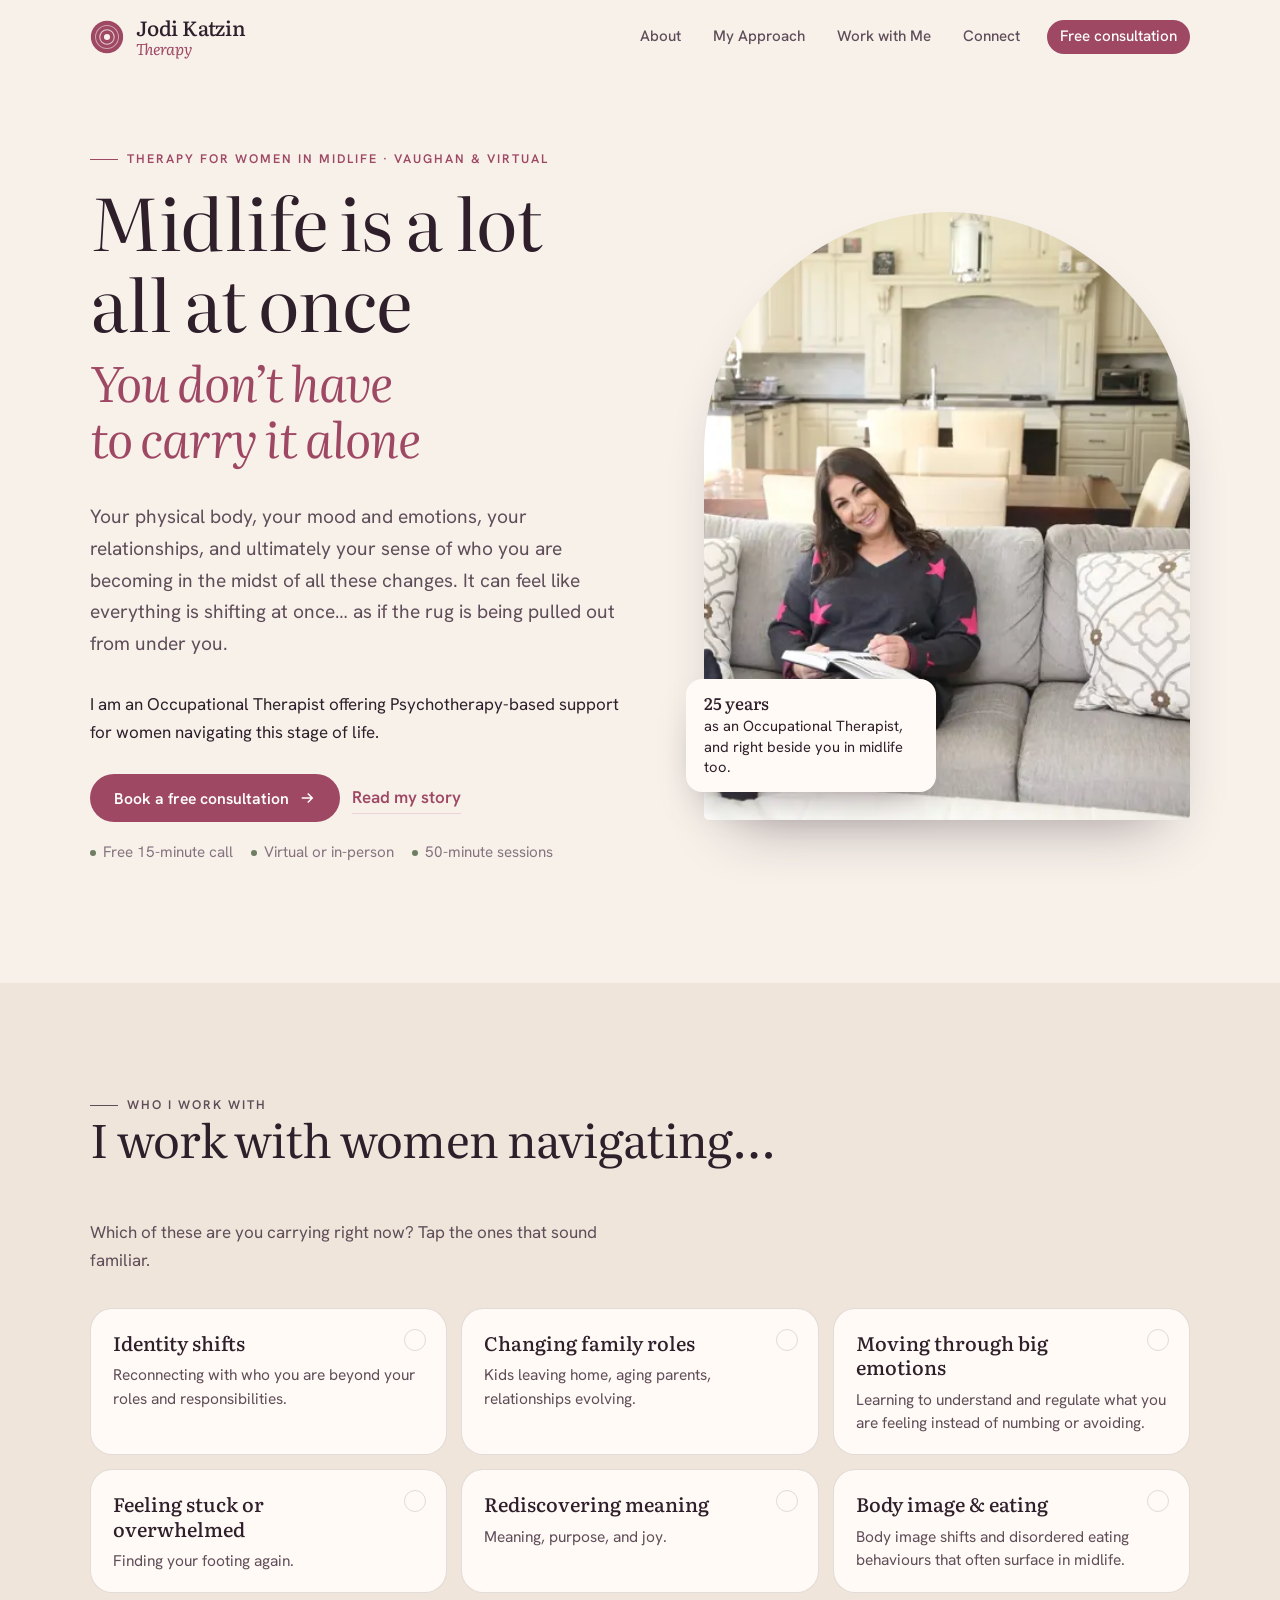
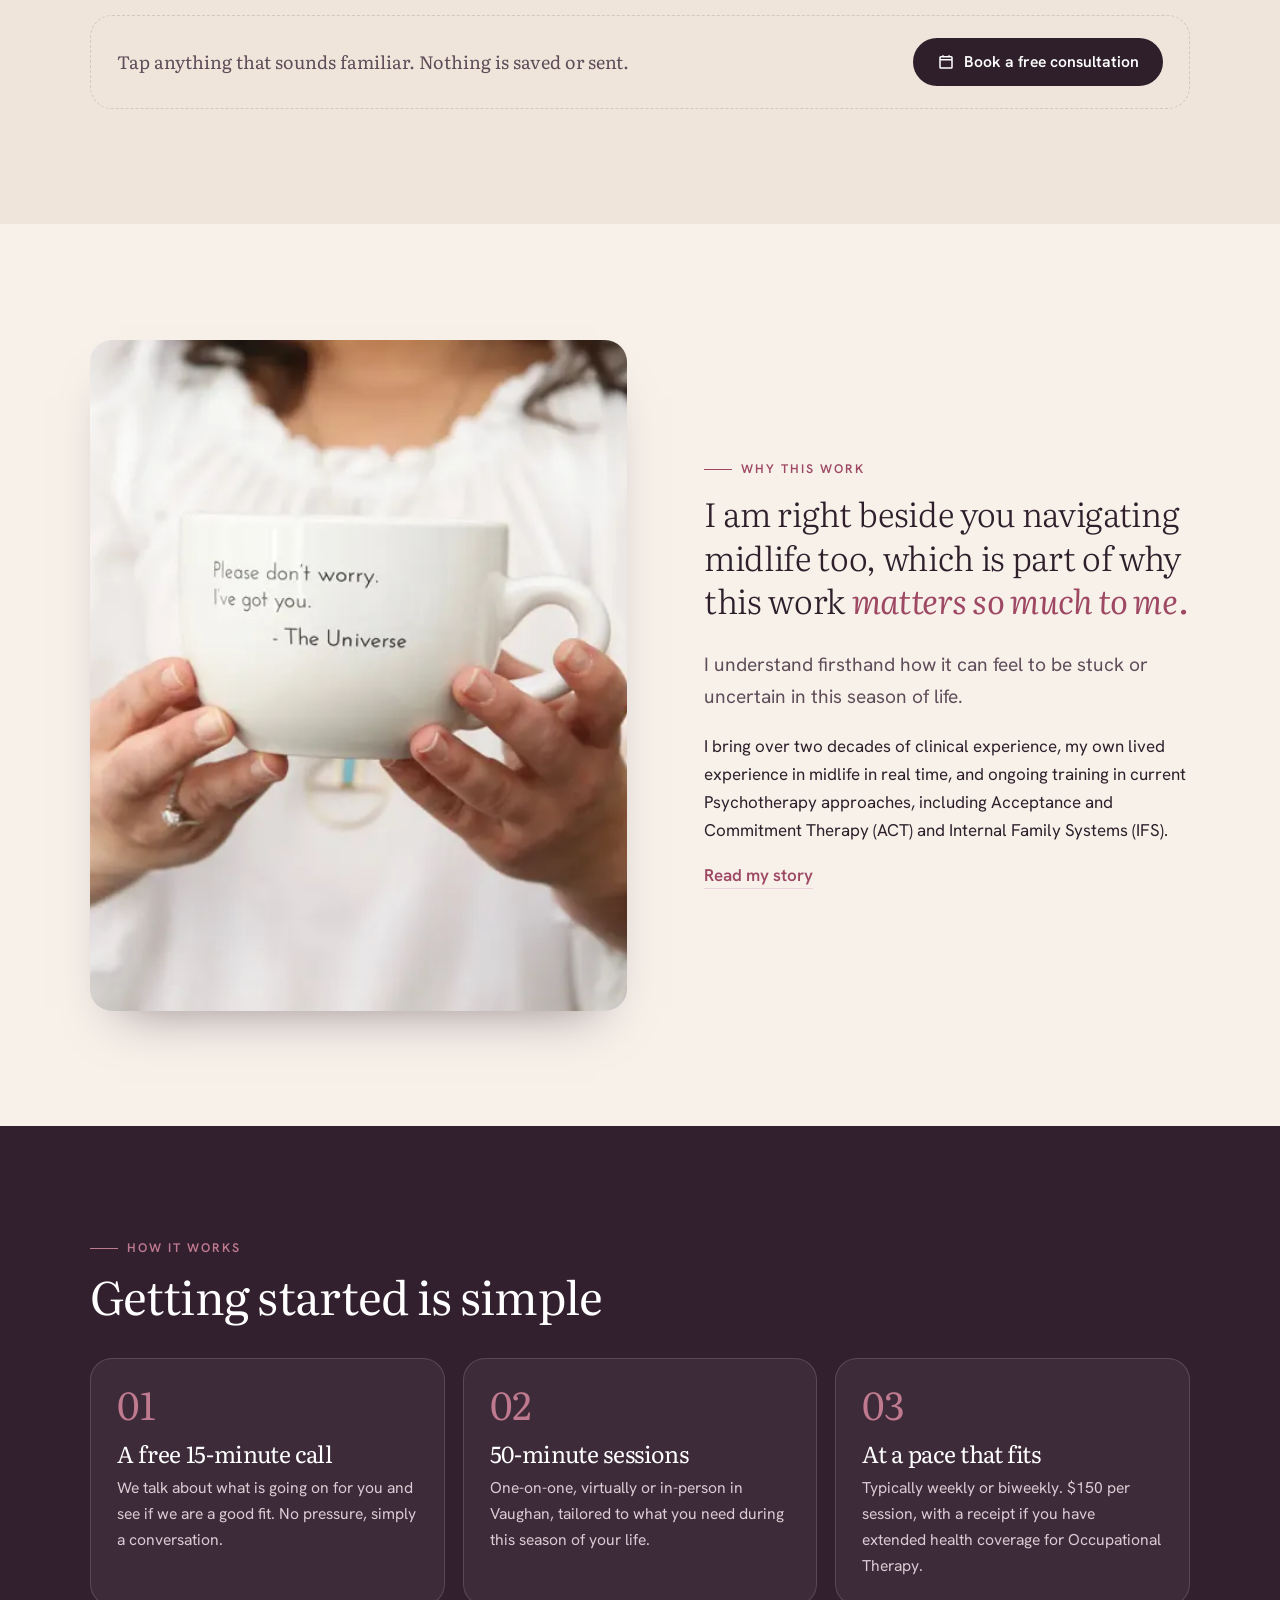
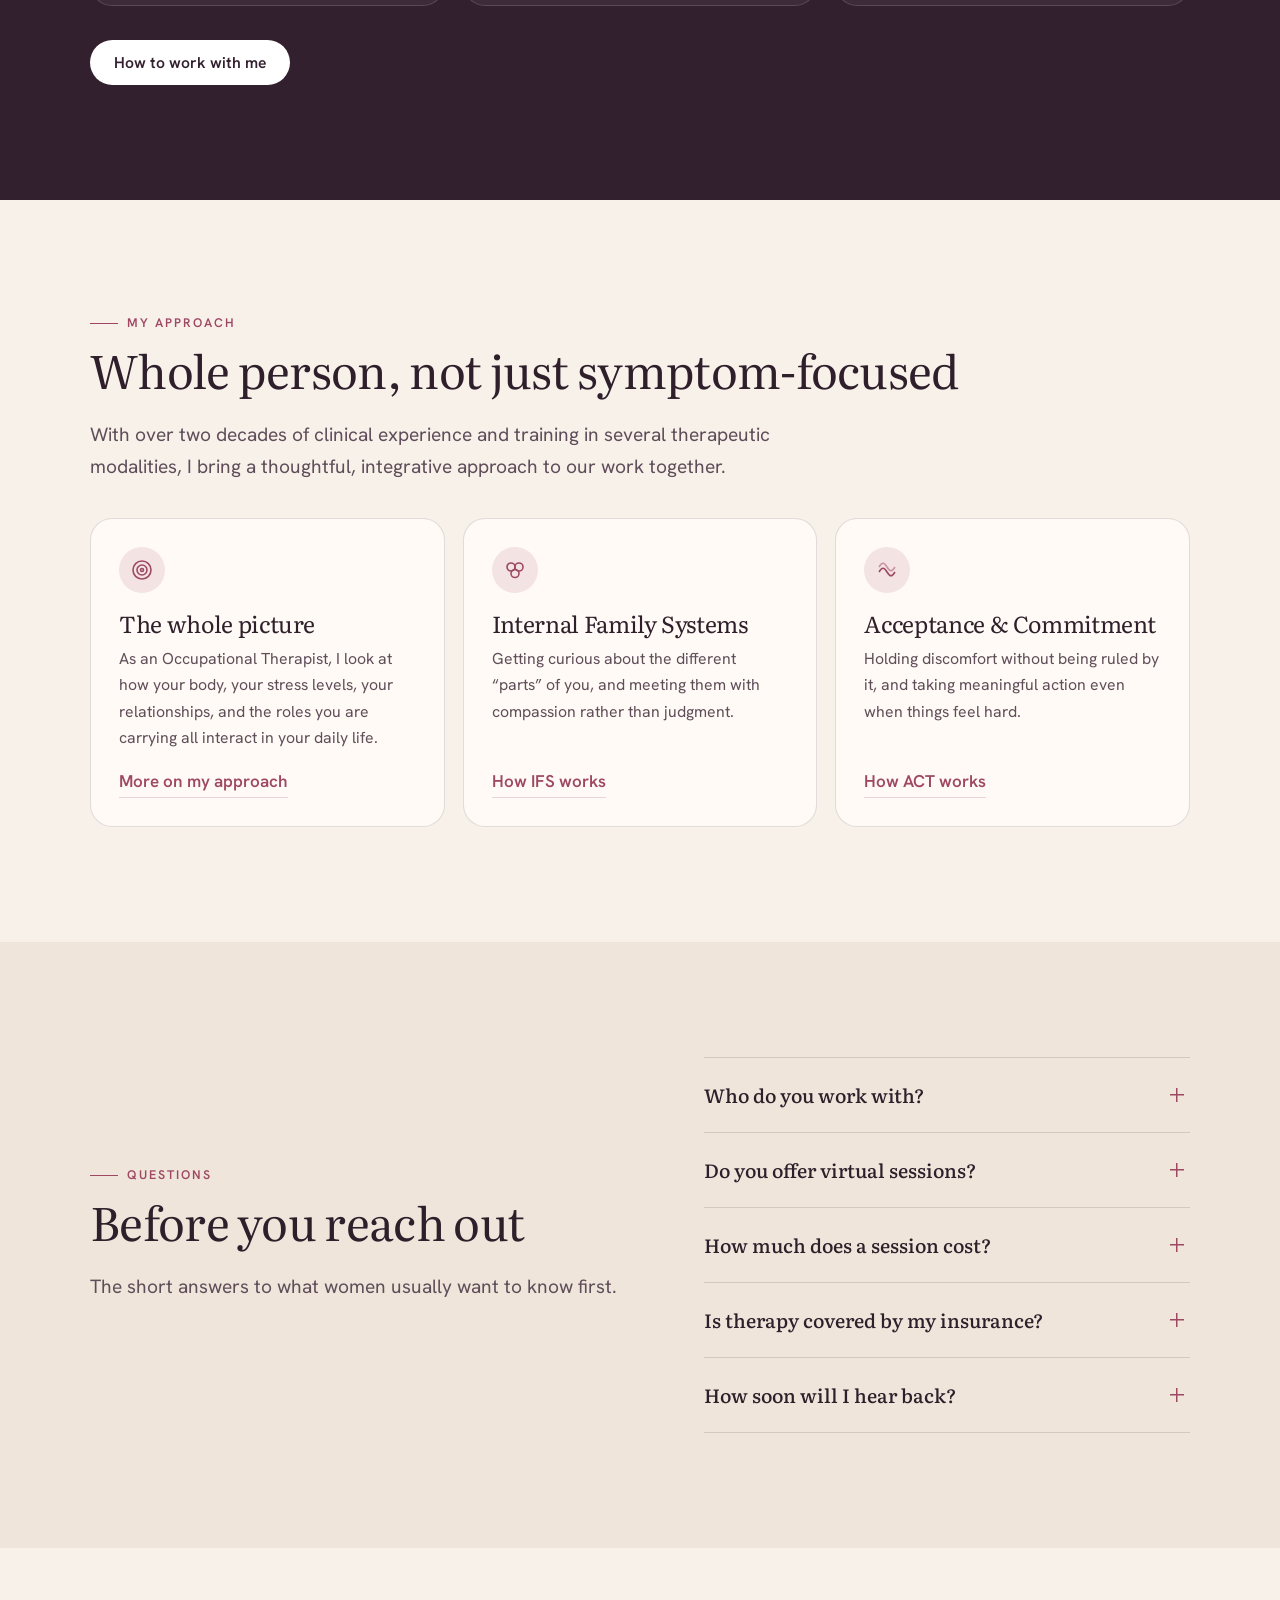
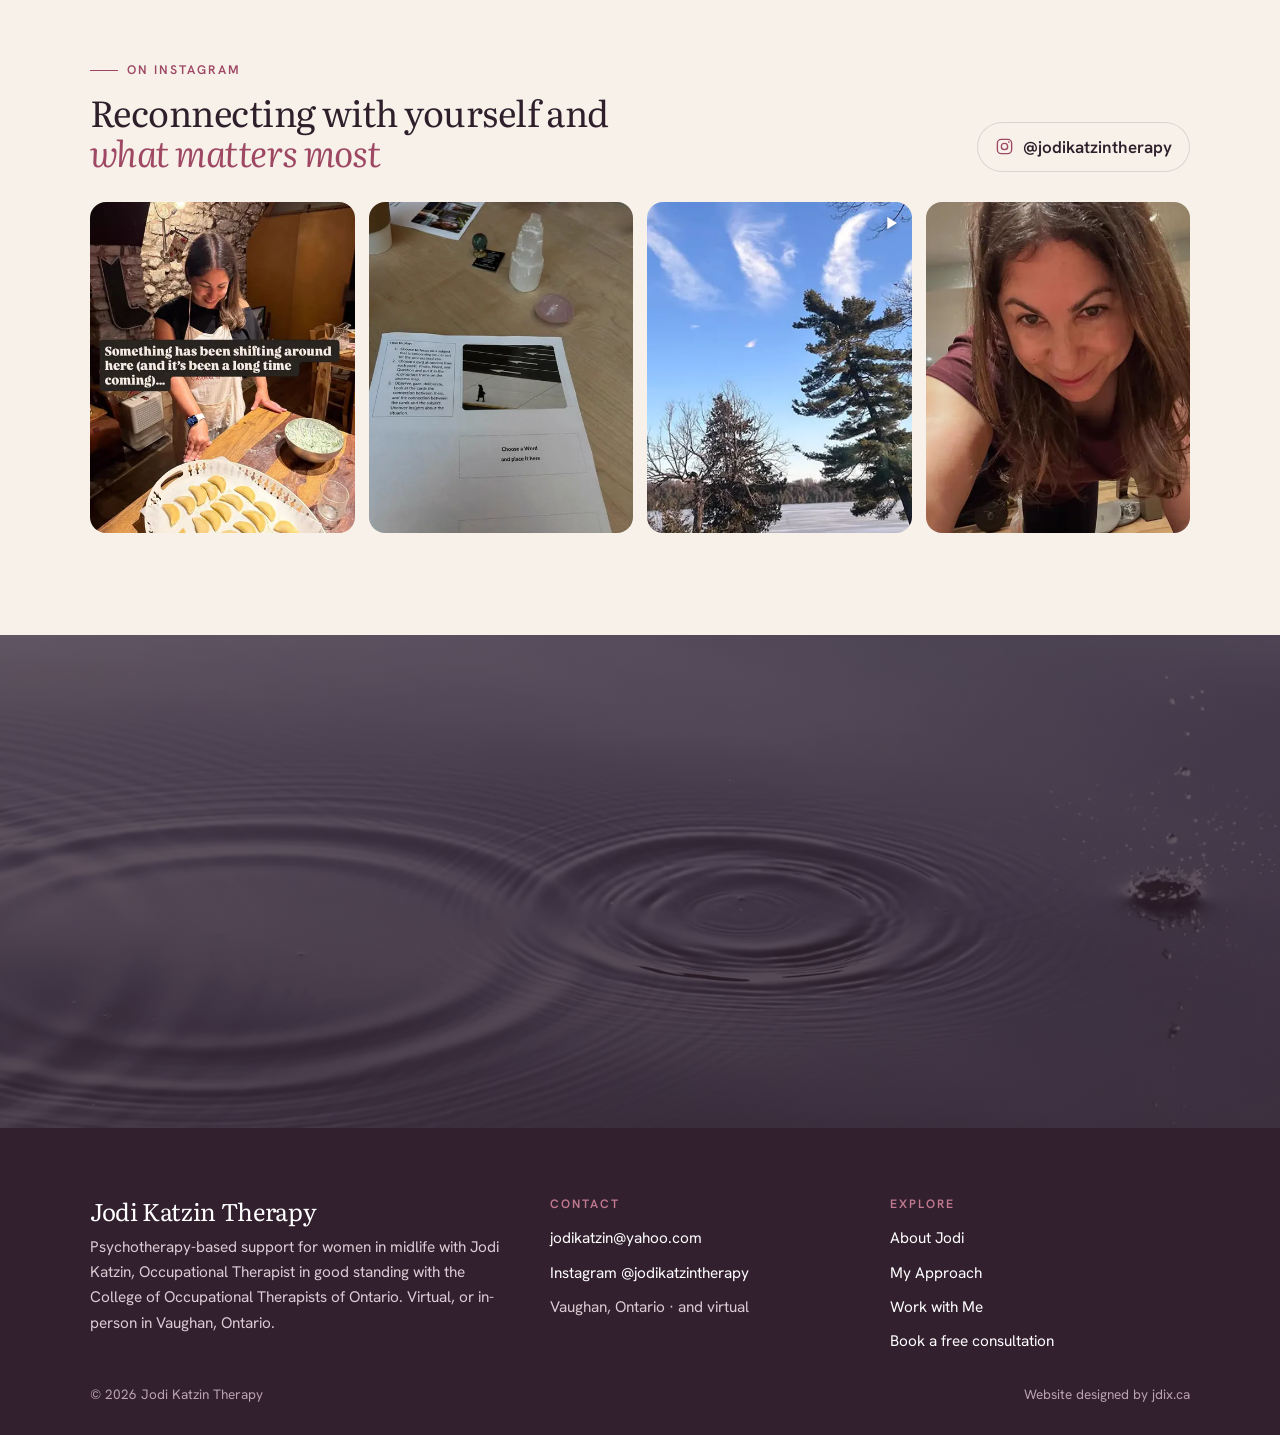
==== commit 126137c6: "Home button: How to work with me Co-Authored-By: Claude Opus 5.5 <noreply@anthropic.com>" ====
--- a/index.html
+++ b/index.html
@@ -165,7 +165,7 @@
         <li class="rv"><h3>50-minute sessions</h3><p>One-on-one, virtually or in-person in Vaughan, tailored to what you need during this season of your life.</p></li>
         <li class="rv"><h3>At a pace that fits</h3><p>Typically weekly or biweekly. $150 per session, with a receipt if you have extended health coverage for Occupational Therapy.</p></li>
       </ol>
-      <div class="ctas" style="margin-top:34px"><a class="btn light" href="howtoworktogether/">See offers and rates</a></div>
+      <div class="ctas" style="margin-top:34px"><a class="btn light" href="howtoworktogether/">How to work with me</a></div>
     </div>
   </section>
 
